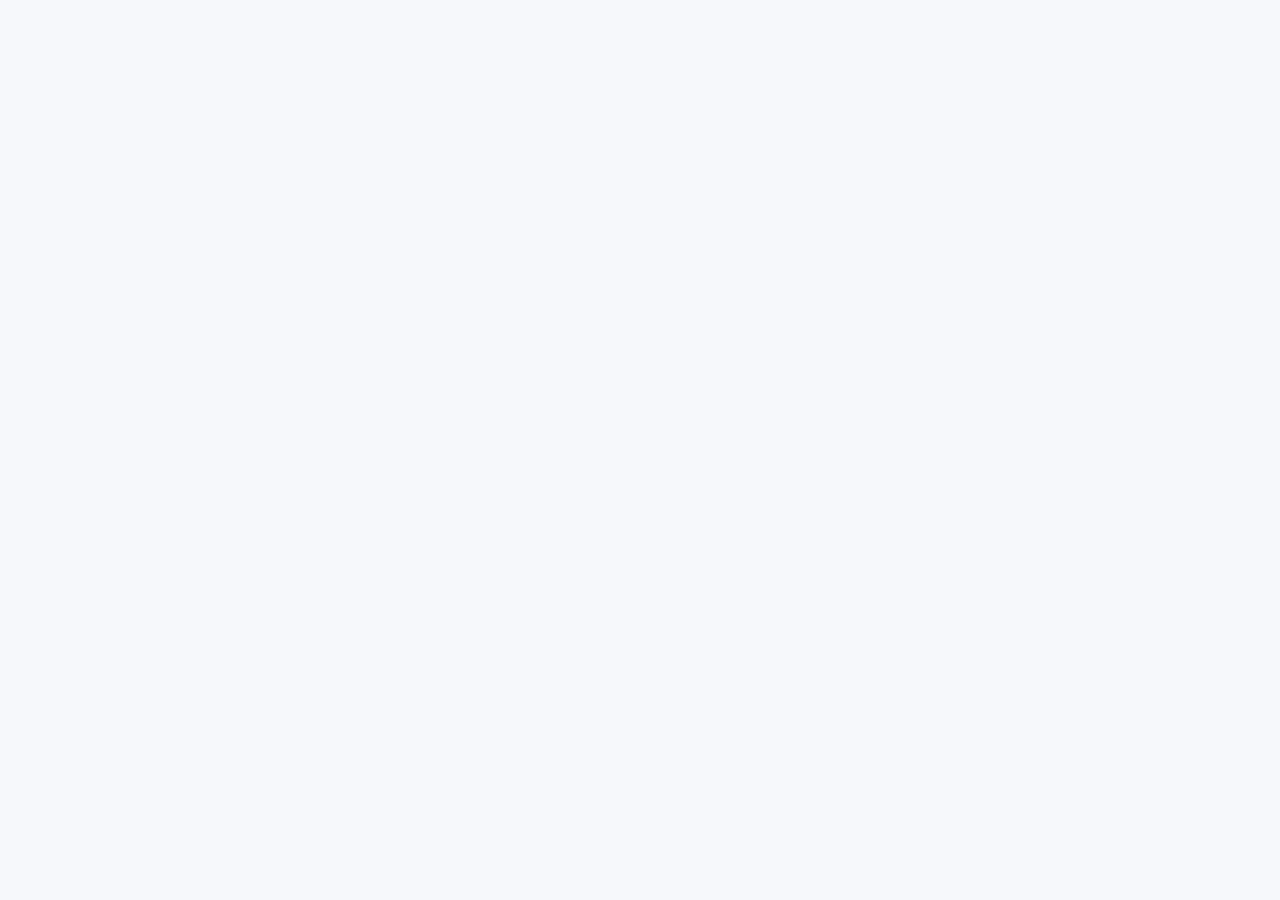
==== docs/index.html @ 1f70cdc4 "Prepare mock-only V11 trading journal for GitHub Pages deployment from docs folder" ====
<!doctype html>
<html lang="ko"><head><meta charset="utf-8"/><meta name="viewport" content="width=device-width,initial-scale=1"/>
<title>SOXL V11 | Trading Journal Prototype</title>
<script src="https://cdn.tailwindcss.com"></script>
<script src="https://unpkg.com/react@18/umd/react.production.min.js"></script>
<script src="https://unpkg.com/react-dom@18/umd/react-dom.production.min.js"></script>
<script src="https://unpkg.com/lucide@latest/dist/umd/lucide.min.js"></script>
<style>body{font-family:Inter,Pretendard,-apple-system,BlinkMacSystemFont,"Segoe UI",sans-serif;background:#f6f8fb;color:#182335} .nav.active{background:#eaf0ff;color:#2756b4;font-weight:700} .nav:hover{background:#f1f4fa} .card{background:white;border:1px solid #e7ecf3;border-radius:16px;box-shadow:0 2px 12px rgba(25,40,70,.025)} .muted{color:#778398} .pill{font-size:11px;border-radius:999px;padding:4px 10px;background:#f2f5f9;color:#64748b} table{border-collapse:collapse;width:100%} th{font-size:12px;font-weight:600;text-align:left;color:#778398;background:#f8fafc} td,th{padding:14px 16px;border-bottom:1px solid #edf1f6} td{font-size:13px} tr:last-child td{border-bottom:0}</style></head>
<body><div id="root"></div><script>
const e=React.createElement,{useState}=React;
const tabs=[["overview","운용 현황","▦"],["portfolio","슬롯 관리","▤"],["orders","주문 · 체결","⇄"],["performance","성과 분석","◫"],["system","시스템","⚙"]];
const money=(v)=>v==null?"—":new Intl.NumberFormat("en-US",{maximumFractionDigits:2}).format(v);
function App(){const [tab,setTab]=useState("overview"),[dark,setDark]=useState(false);const mock=true;
const metrics=[["총 운용자산","—","실계좌 연결 후 표시"],["운용 가능 현금","—","주문가능 USD 미검증"],["누적 실현손익","—","V11 시작 이후 집계"],["보유 슬롯","0 / 7","신규 원장 기준"]];
const box=(title,content,aside)=>e("section",{className:"card overflow-hidden"},e("div",{className:"px-5 py-4 border-b border-slate-100 flex items-center justify-between"},e("h2",{className:"font-bold text-[15px]"},title),aside&&e("span",{className:"muted text-xs"},aside)),content);
const empty=(txt)=>e("div",{className:"py-14 text-center"},e("div",{className:"text-3xl mb-3 text-slate-300"},"◇"),e("div",{className:"text-sm font-semibold text-slate-500"},txt),e("p",{className:"text-xs muted mt-2"},"실제 데이터 연동 전 · 가상 거래기록 없음"));
const table=(heads)=>e("div",{className:"overflow-x-auto"},e("table",null,e("thead",null,e("tr",null,...heads.map(x=>e("th",{key:x},x)))),e("tbody",null,e("tr",null,e("td",{colSpan:heads.length,className:"text-center !py-12 muted"},"표시할 거래기록이 없습니다.")))));
let content;
if(tab==="overview")content=e(React.Fragment,null,e("div",{className:"grid grid-cols-2 xl:grid-cols-4 gap-4 mb-5"},...metrics.map(([a,b,c])=>e("div",{key:a,className:"card p-5"},e("div",{className:"muted text-xs font-semibold mb-3"},a),e("div",{className:"text-2xl font-bold tracking-tight"},b),e("div",{className:"text-xs muted mt-3"},c)))),e("div",{className:"grid grid-cols-1 xl:grid-cols-5 gap-5"},e("div",{className:"xl:col-span-3"},box("운용자산 추이",empty("운용 시작 후 그래프가 생성됩니다."),"V11 신규 운용 기준")),e("div",{className:"xl:col-span-2"},box("운용 상태",e("div",{className:"p-5 space-y-4"},... [["전략","SOXL V11"],["운용 모드","READ ONLY"],["신규 원장","시작 전"],["실거래 주문","비활성화"],["계좌 100% 현금 검증","미완료"]].map(([a,b])=>e("div",{key:a,className:"flex justify-between text-sm gap-4"},e("span",{className:"muted"},a),e("strong",{className:b==="비활성화"?"text-amber-600":""},b)))))),e("div",{className:"xl:col-span-5"},box("최근 주문 · 체결",table(["일시","슬롯","주문 유형","매수/매도","수량","가격","상태"]),"실제 신규 거래기록만 표시")));
if(tab==="portfolio")content=box("V11 슬롯 현황",e(React.Fragment,null,e("div",{className:"p-5 text-sm muted"},"신규 원장 시작 후 생성되는 슬롯만 표시합니다. 기존 V10 거래기록과 분리됩니다."),table(["슬롯","상태","매수일","수량","평균단가","평가손익","매도 조건"])));
if(tab==="orders")content=box("자동주문 기록",e(React.Fragment,null,e("div",{className:"p-5 text-sm muted"},"주문 계획, 접수, 체결, 거부, 취소 상태를 시간순으로 기록할 예정입니다."),table(["시각","슬롯","주문 ID","유형","매수/매도","수량","체결가","상태"])));
if(tab==="performance")content=e("div",{className:"grid grid-cols-1 lg:grid-cols-2 gap-5"},box("누적 수익률",empty("성과 집계 대기")),box("최대 낙폭 (MDD)",empty("성과 집계 대기")),e("div",{className:"lg:col-span-2"},box("기간별 거래 통계",table(["기간","거래 수","승률","실현손익","수익률","MDD"]))));
if(tab==="system")content=e("div",{className:"grid grid-cols-1 lg:grid-cols-2 gap-5"},box("연결 및 안전 상태",e("div",{className:"p-5 space-y-4"},... [["메리츠 API","연동 전 (이 시안)"],["실계좌 조회","연동 전 (이 시안)"],["실거래 주문","차단"],["현금 100% 시작 조건","검증 전"]].map(([a,b])=>e("div",{className:"flex justify-between text-sm"},e("span",{className:"muted"},a),e("b",null,b))))),box("데이터 정책",e("div",{className:"p-5 text-sm leading-7 text-slate-600"},"이 화면은 디자인 시안입니다. 계좌정보·API 키·토큰·기존 암호화 원장은 불러오지 않습니다. 주문 요청이나 서버 호출도 실행하지 않습니다.")));
return e("div",{className:"min-h-screen lg:flex"},e("aside",{className:"bg-white lg:w-[236px] lg:min-h-screen border-r border-slate-200 flex-shrink-0"},e("div",{className:"px-6 py-7 border-b border-slate-100"},e("div",{className:"text-xl font-extrabold tracking-tight"},"SOXL ",e("span",{className:"text-blue-600"},"V11")),e("div",{className:"text-[11px] muted mt-1 tracking-wide"},"TRADING JOURNAL")),e("nav",{className:"p-3 flex lg:block gap-1 overflow-x-auto"},...tabs.map(([id,name,ico])=>e("button",{key:id,onClick:()=>setTab(id),className:"nav "+(tab===id?"active ":"")+"w-full text-left whitespace-nowrap rounded-xl px-4 py-3 mb-1 text-sm flex gap-3 items-center"},e("span",{className:"text-lg w-5 text-center"},ico),name))),e("div",{className:"hidden lg:block px-6 pt-8"},e("div",{className:"text-xs muted mb-2"},"운용 환경"),e("div",{className:"inline-flex items-center gap-2 text-xs bg-amber-50 text-amber-700 px-3 py-2 rounded-lg font-bold"},e("span",{className:"w-2 h-2 bg-amber-400 rounded-full"}),"READ ONLY"))),e("main",{className:"flex-1 min-w-0 p-5 md:p-8 xl:p-10 max-w-[1700px]"},e("header",{className:"flex flex-wrap justify-between items-start gap-4 mb-8"},e("div",null,e("div",{className:"text-xs muted mb-2"},"SOXL V11  /  "+tabs.find(x=>x[0]===tab)[1]),e("h1",{className:"text-2xl md:text-[28px] font-bold tracking-tight"},tabs.find(x=>x[0]===tab)[1]),e("p",{className:"muted text-sm mt-2"},"신규 V11 자동매매 기록 전용 대시보드")),e("div",{className:"flex gap-2 items-center"},e("span",{className:"pill"},"DESIGN PROTOTYPE"),e("span",{className:"pill"},"주문 차단"))),e("div",{className:"mb-5 rounded-xl border border-blue-100 bg-blue-50 px-4 py-3 text-xs md:text-sm text-blue-800"},"디자인 검토용 시안 · 가상 빈 데이터 · 실제 계좌 및 매매 엔진 미연결"),content,e("footer",{className:"text-xs muted mt-8 text-right"},"SOXL V11 · UI Prototype v0.1 · No live trading")))}
ReactDOM.createRoot(document.getElementById("root")).render(e(App));
</script></body></html>
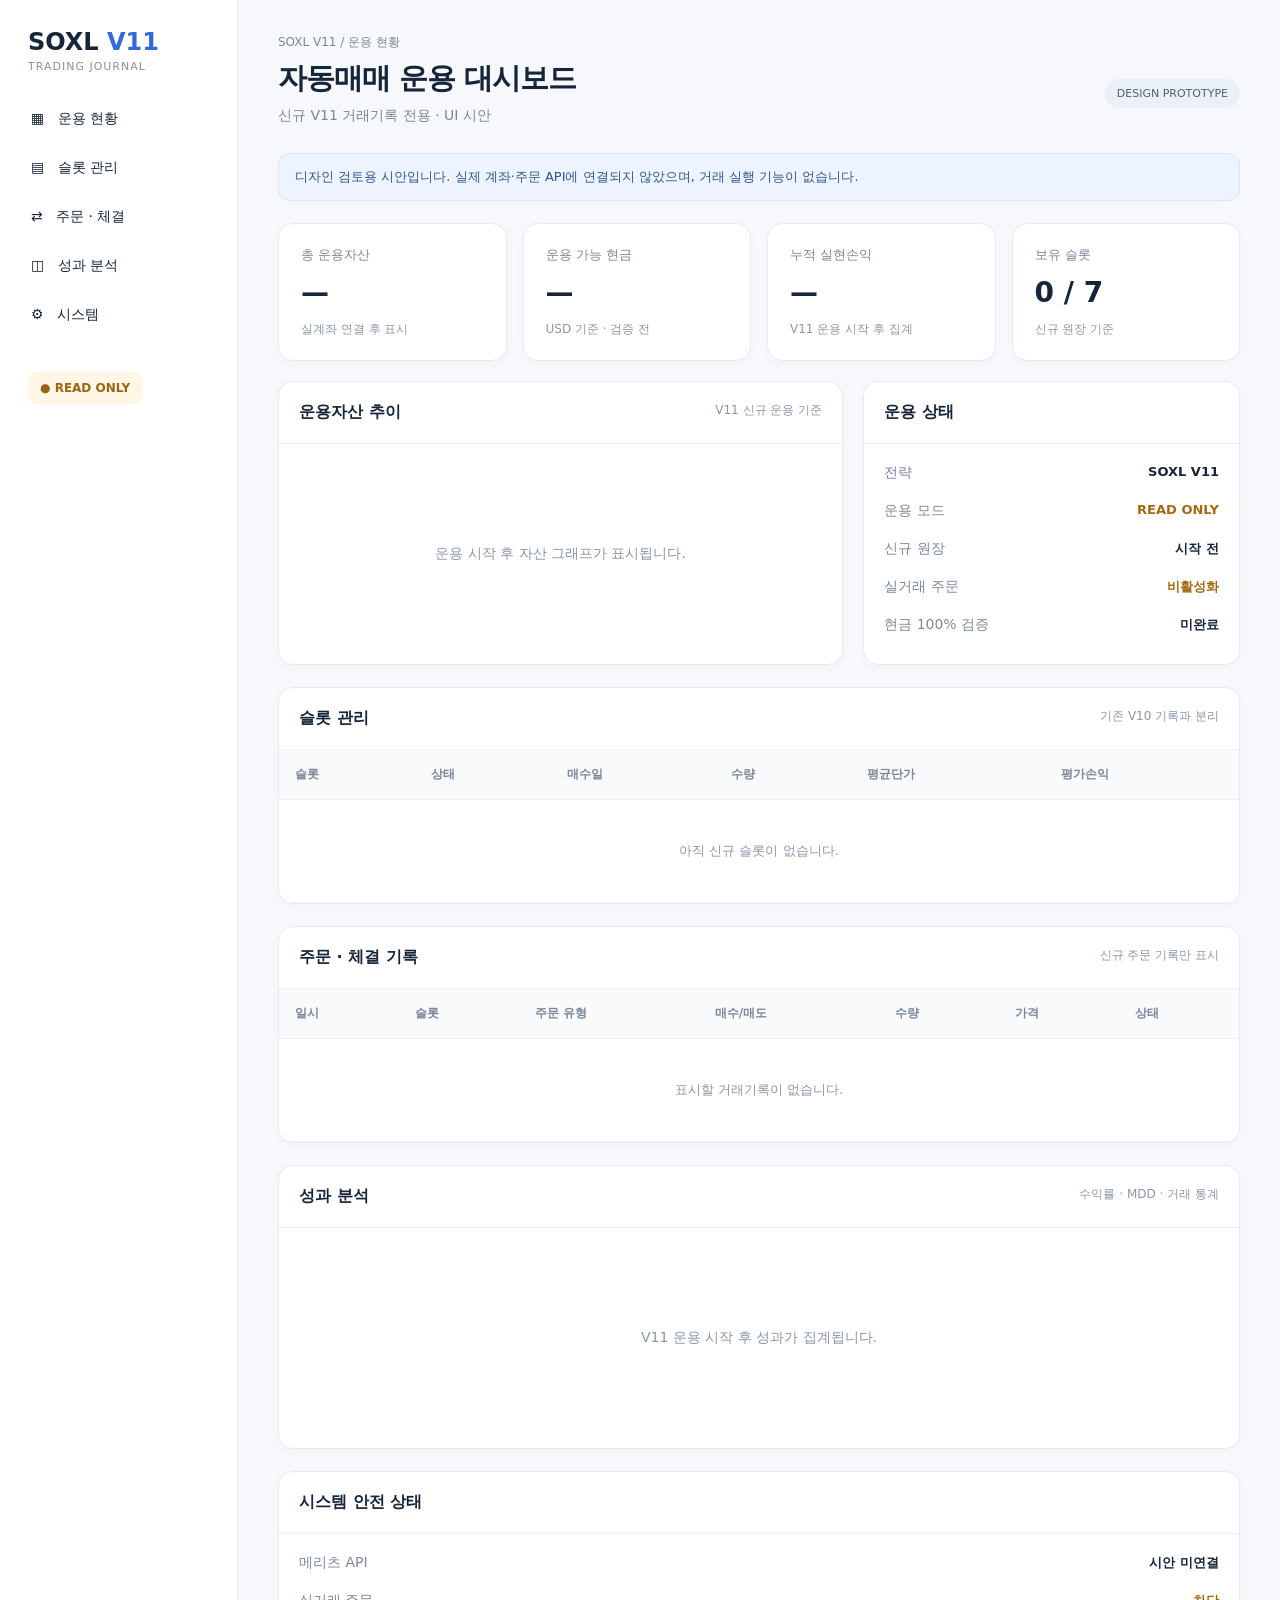
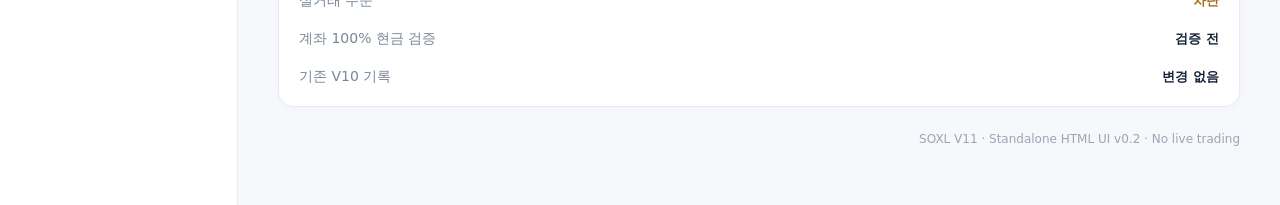
==== commit 91792cc5: "Replace blank React dashboard with dependency-free responsive HTML/CSS preview" ====
--- a/docs/index.html
+++ b/docs/index.html
@@ -1,26 +1,14 @@
 <!doctype html>
-<html lang="ko"><head><meta charset="utf-8"/><meta name="viewport" content="width=device-width,initial-scale=1"/>
-<title>SOXL V11 | Trading Journal Prototype</title>
-<script src="https://cdn.tailwindcss.com"></script>
-<script src="https://unpkg.com/react@18/umd/react.production.min.js"></script>
-<script src="https://unpkg.com/react-dom@18/umd/react-dom.production.min.js"></script>
-<script src="https://unpkg.com/lucide@latest/dist/umd/lucide.min.js"></script>
-<style>body{font-family:Inter,Pretendard,-apple-system,BlinkMacSystemFont,"Segoe UI",sans-serif;background:#f6f8fb;color:#182335} .nav.active{background:#eaf0ff;color:#2756b4;font-weight:700} .nav:hover{background:#f1f4fa} .card{background:white;border:1px solid #e7ecf3;border-radius:16px;box-shadow:0 2px 12px rgba(25,40,70,.025)} .muted{color:#778398} .pill{font-size:11px;border-radius:999px;padding:4px 10px;background:#f2f5f9;color:#64748b} table{border-collapse:collapse;width:100%} th{font-size:12px;font-weight:600;text-align:left;color:#778398;background:#f8fafc} td,th{padding:14px 16px;border-bottom:1px solid #edf1f6} td{font-size:13px} tr:last-child td{border-bottom:0}</style></head>
-<body><div id="root"></div><script>
-const e=React.createElement,{useState}=React;
-const tabs=[["overview","운용 현황","▦"],["portfolio","슬롯 관리","▤"],["orders","주문 · 체결","⇄"],["performance","성과 분석","◫"],["system","시스템","⚙"]];
-const money=(v)=>v==null?"—":new Intl.NumberFormat("en-US",{maximumFractionDigits:2}).format(v);
-function App(){const [tab,setTab]=useState("overview"),[dark,setDark]=useState(false);const mock=true;
-const metrics=[["총 운용자산","—","실계좌 연결 후 표시"],["운용 가능 현금","—","주문가능 USD 미검증"],["누적 실현손익","—","V11 시작 이후 집계"],["보유 슬롯","0 / 7","신규 원장 기준"]];
-const box=(title,content,aside)=>e("section",{className:"card overflow-hidden"},e("div",{className:"px-5 py-4 border-b border-slate-100 flex items-center justify-between"},e("h2",{className:"font-bold text-[15px]"},title),aside&&e("span",{className:"muted text-xs"},aside)),content);
-const empty=(txt)=>e("div",{className:"py-14 text-center"},e("div",{className:"text-3xl mb-3 text-slate-300"},"◇"),e("div",{className:"text-sm font-semibold text-slate-500"},txt),e("p",{className:"text-xs muted mt-2"},"실제 데이터 연동 전 · 가상 거래기록 없음"));
-const table=(heads)=>e("div",{className:"overflow-x-auto"},e("table",null,e("thead",null,e("tr",null,...heads.map(x=>e("th",{key:x},x)))),e("tbody",null,e("tr",null,e("td",{colSpan:heads.length,className:"text-center !py-12 muted"},"표시할 거래기록이 없습니다.")))));
-let content;
-if(tab==="overview")content=e(React.Fragment,null,e("div",{className:"grid grid-cols-2 xl:grid-cols-4 gap-4 mb-5"},...metrics.map(([a,b,c])=>e("div",{key:a,className:"card p-5"},e("div",{className:"muted text-xs font-semibold mb-3"},a),e("div",{className:"text-2xl font-bold tracking-tight"},b),e("div",{className:"text-xs muted mt-3"},c)))),e("div",{className:"grid grid-cols-1 xl:grid-cols-5 gap-5"},e("div",{className:"xl:col-span-3"},box("운용자산 추이",empty("운용 시작 후 그래프가 생성됩니다."),"V11 신규 운용 기준")),e("div",{className:"xl:col-span-2"},box("운용 상태",e("div",{className:"p-5 space-y-4"},... [["전략","SOXL V11"],["운용 모드","READ ONLY"],["신규 원장","시작 전"],["실거래 주문","비활성화"],["계좌 100% 현금 검증","미완료"]].map(([a,b])=>e("div",{key:a,className:"flex justify-between text-sm gap-4"},e("span",{className:"muted"},a),e("strong",{className:b==="비활성화"?"text-amber-600":""},b)))))),e("div",{className:"xl:col-span-5"},box("최근 주문 · 체결",table(["일시","슬롯","주문 유형","매수/매도","수량","가격","상태"]),"실제 신규 거래기록만 표시")));
-if(tab==="portfolio")content=box("V11 슬롯 현황",e(React.Fragment,null,e("div",{className:"p-5 text-sm muted"},"신규 원장 시작 후 생성되는 슬롯만 표시합니다. 기존 V10 거래기록과 분리됩니다."),table(["슬롯","상태","매수일","수량","평균단가","평가손익","매도 조건"])));
-if(tab==="orders")content=box("자동주문 기록",e(React.Fragment,null,e("div",{className:"p-5 text-sm muted"},"주문 계획, 접수, 체결, 거부, 취소 상태를 시간순으로 기록할 예정입니다."),table(["시각","슬롯","주문 ID","유형","매수/매도","수량","체결가","상태"])));
-if(tab==="performance")content=e("div",{className:"grid grid-cols-1 lg:grid-cols-2 gap-5"},box("누적 수익률",empty("성과 집계 대기")),box("최대 낙폭 (MDD)",empty("성과 집계 대기")),e("div",{className:"lg:col-span-2"},box("기간별 거래 통계",table(["기간","거래 수","승률","실현손익","수익률","MDD"]))));
-if(tab==="system")content=e("div",{className:"grid grid-cols-1 lg:grid-cols-2 gap-5"},box("연결 및 안전 상태",e("div",{className:"p-5 space-y-4"},... [["메리츠 API","연동 전 (이 시안)"],["실계좌 조회","연동 전 (이 시안)"],["실거래 주문","차단"],["현금 100% 시작 조건","검증 전"]].map(([a,b])=>e("div",{className:"flex justify-between text-sm"},e("span",{className:"muted"},a),e("b",null,b))))),box("데이터 정책",e("div",{className:"p-5 text-sm leading-7 text-slate-600"},"이 화면은 디자인 시안입니다. 계좌정보·API 키·토큰·기존 암호화 원장은 불러오지 않습니다. 주문 요청이나 서버 호출도 실행하지 않습니다.")));
-return e("div",{className:"min-h-screen lg:flex"},e("aside",{className:"bg-white lg:w-[236px] lg:min-h-screen border-r border-slate-200 flex-shrink-0"},e("div",{className:"px-6 py-7 border-b border-slate-100"},e("div",{className:"text-xl font-extrabold tracking-tight"},"SOXL ",e("span",{className:"text-blue-600"},"V11")),e("div",{className:"text-[11px] muted mt-1 tracking-wide"},"TRADING JOURNAL")),e("nav",{className:"p-3 flex lg:block gap-1 overflow-x-auto"},...tabs.map(([id,name,ico])=>e("button",{key:id,onClick:()=>setTab(id),className:"nav "+(tab===id?"active ":"")+"w-full text-left whitespace-nowrap rounded-xl px-4 py-3 mb-1 text-sm flex gap-3 items-center"},e("span",{className:"text-lg w-5 text-center"},ico),name))),e("div",{className:"hidden lg:block px-6 pt-8"},e("div",{className:"text-xs muted mb-2"},"운용 환경"),e("div",{className:"inline-flex items-center gap-2 text-xs bg-amber-50 text-amber-700 px-3 py-2 rounded-lg font-bold"},e("span",{className:"w-2 h-2 bg-amber-400 rounded-full"}),"READ ONLY"))),e("main",{className:"flex-1 min-w-0 p-5 md:p-8 xl:p-10 max-w-[1700px]"},e("header",{className:"flex flex-wrap justify-between items-start gap-4 mb-8"},e("div",null,e("div",{className:"text-xs muted mb-2"},"SOXL V11  /  "+tabs.find(x=>x[0]===tab)[1]),e("h1",{className:"text-2xl md:text-[28px] font-bold tracking-tight"},tabs.find(x=>x[0]===tab)[1]),e("p",{className:"muted text-sm mt-2"},"신규 V11 자동매매 기록 전용 대시보드")),e("div",{className:"flex gap-2 items-center"},e("span",{className:"pill"},"DESIGN PROTOTYPE"),e("span",{className:"pill"},"주문 차단"))),e("div",{className:"mb-5 rounded-xl border border-blue-100 bg-blue-50 px-4 py-3 text-xs md:text-sm text-blue-800"},"디자인 검토용 시안 · 가상 빈 데이터 · 실제 계좌 및 매매 엔진 미연결"),content,e("footer",{className:"text-xs muted mt-8 text-right"},"SOXL V11 · UI Prototype v0.1 · No live trading")))}
-ReactDOM.createRoot(document.getElementById("root")).render(e(App));
-</script></body></html>+<html lang="ko"><head><meta charset="utf-8"><meta name="viewport" content="width=device-width,initial-scale=1"><title>SOXL V11 | 운용 대시보드</title>
+<style>
+:root{font-family:system-ui,-apple-system,"Segoe UI",sans-serif;color:#17253a;background:#f6f8fb}*{box-sizing:border-box}body{margin:0}a{color:inherit;text-decoration:none}.layout{display:flex;min-height:100vh}aside{width:238px;background:white;border-right:1px solid #e8edf4;flex-shrink:0;padding:28px 16px}.brand{font-size:24px;font-weight:800;padding:0 12px 24px}.brand span{color:#3469d8}.subtitle{font-size:11px;letter-spacing:1px;color:#8792a3;margin-top:4px;font-weight:500}nav a{display:block;border-radius:10px;padding:13px 15px;font-size:14px;margin-bottom:5px}nav a:hover,nav a:focus{background:#edf3ff;color:#2459bf}.safe{display:inline-block;background:#fff6e5;color:#9b6513;font-weight:700;font-size:12px;border-radius:8px;padding:9px 12px;margin:30px 12px}main{width:100%;max-width:1580px;padding:34px 40px}h1{font-size:29px;letter-spacing:-1px;margin:8px 0}h2{font-size:16px;margin:0}.muted{color:#7b8799}.lead{font-size:14px;margin:0 0 28px}.top{display:flex;justify-content:space-between;align-items:center;gap:12px}.tag{font-size:11px;border-radius:20px;background:#eaf0f8;padding:8px 12px;color:#50617b}.notice{border:1px solid #d9e6ff;background:#edf4ff;color:#31578f;border-radius:11px;padding:14px 16px;font-size:13px;margin-bottom:22px}.cards{display:grid;grid-template-columns:repeat(4,minmax(0,1fr));gap:16px;margin-bottom:20px}.card{background:#fff;border:1px solid #e6ebf2;border-radius:15px;box-shadow:0 2px 10px #1b365006}.metric{padding:22px}.metric .label{font-size:13px;color:#7b8799}.value{font-size:28px;font-weight:750;margin:12px 0}.hint{font-size:12px;color:#8b97a7}.columns{display:grid;grid-template-columns:3fr 2fr;gap:20px;margin-bottom:20px}.heading{padding:20px;border-bottom:1px solid #eef1f6;display:flex;justify-content:space-between;gap:8px}.heading small{color:#8b97a7;font-size:12px}.empty{min-height:220px;display:flex;align-items:center;justify-content:center;text-align:center;color:#8a96a7;font-size:14px;padding:25px}.status{padding:20px}.line{display:flex;justify-content:space-between;gap:10px;font-size:14px;margin-bottom:20px}.line:last-child{margin-bottom:0}.line b{font-size:13px}.warn{color:#a56b14}table{width:100%;border-collapse:collapse;text-align:left}th{background:#f8fafc;color:#7b8799;font-size:12px;font-weight:600}td,th{padding:16px;border-bottom:1px solid #edf1f6}td{font-size:13px}.tablewrap{overflow-x:auto}.section{margin-bottom:22px;scroll-margin-top:25px}.foot{text-align:right;font-size:12px;color:#9ba5b4;margin:25px 0} @media(max-width:950px){.cards{grid-template-columns:repeat(2,1fr)}.columns{grid-template-columns:1fr}main{padding:24px}aside{width:195px}}@media(max-width:650px){.layout{display:block}aside{width:auto;padding:15px}.brand{padding:4px 10px 12px;font-size:21px}nav{display:flex;overflow-x:auto;gap:5px}nav a{white-space:nowrap;font-size:12px}.safe{display:none}main{padding:20px 14px}.cards{gap:9px}.metric{padding:16px}.value{font-size:22px}.top{align-items:flex-start;flex-direction:column}h1{font-size:25px}}
+</style></head><body>
+<div class="layout"><aside><div class="brand">SOXL <span>V11</span><div class="subtitle">TRADING JOURNAL</div></div><nav aria-label="대시보드 메뉴"><a href="#overview">▦ &nbsp; 운용 현황</a><a href="#portfolio">▤ &nbsp; 슬롯 관리</a><a href="#orders">⇄ &nbsp; 주문 · 체결</a><a href="#performance">◫ &nbsp; 성과 분석</a><a href="#system">⚙ &nbsp; 시스템</a></nav><div class="safe">● READ ONLY</div></aside>
+<main><header class="top"><div><div class="muted" style="font-size:12px">SOXL V11 / 운용 현황</div><h1>자동매매 운용 대시보드</h1><p class="lead muted">신규 V11 거래기록 전용 · UI 시안</p></div><span class="tag">DESIGN PROTOTYPE</span></header>
+<div class="notice">디자인 검토용 시안입니다. 실제 계좌·주문 API에 연결되지 않았으며, 거래 실행 기능이 없습니다.</div>
+<section id="overview" class="section"><div class="cards"><article class="card metric"><div class="label">총 운용자산</div><div class="value">—</div><div class="hint">실계좌 연결 후 표시</div></article><article class="card metric"><div class="label">운용 가능 현금</div><div class="value">—</div><div class="hint">USD 기준 · 검증 전</div></article><article class="card metric"><div class="label">누적 실현손익</div><div class="value">—</div><div class="hint">V11 운용 시작 후 집계</div></article><article class="card metric"><div class="label">보유 슬롯</div><div class="value">0 / 7</div><div class="hint">신규 원장 기준</div></article></div>
+<div class="columns"><article class="card"><div class="heading"><h2>운용자산 추이</h2><small>V11 신규 운용 기준</small></div><div class="empty">운용 시작 후 자산 그래프가 표시됩니다.</div></article><article class="card"><div class="heading"><h2>운용 상태</h2></div><div class="status"><div class="line"><span class="muted">전략</span><b>SOXL V11</b></div><div class="line"><span class="muted">운용 모드</span><b class="warn">READ ONLY</b></div><div class="line"><span class="muted">신규 원장</span><b>시작 전</b></div><div class="line"><span class="muted">실거래 주문</span><b class="warn">비활성화</b></div><div class="line"><span class="muted">현금 100% 검증</span><b>미완료</b></div></div></article></div></section>
+<section id="portfolio" class="card section"><div class="heading"><h2>슬롯 관리</h2><small>기존 V10 기록과 분리</small></div><div class="tablewrap"><table><thead><tr><th>슬롯</th><th>상태</th><th>매수일</th><th>수량</th><th>평균단가</th><th>평가손익</th></tr></thead><tbody><tr><td colspan="6" style="text-align:center;color:#8b97a7;padding:42px">아직 신규 슬롯이 없습니다.</td></tr></tbody></table></div></section>
+<section id="orders" class="card section"><div class="heading"><h2>주문 · 체결 기록</h2><small>신규 주문 기록만 표시</small></div><div class="tablewrap"><table><thead><tr><th>일시</th><th>슬롯</th><th>주문 유형</th><th>매수/매도</th><th>수량</th><th>가격</th><th>상태</th></tr></thead><tbody><tr><td colspan="7" style="text-align:center;color:#8b97a7;padding:42px">표시할 거래기록이 없습니다.</td></tr></tbody></table></div></section>
+<section id="performance" class="card section"><div class="heading"><h2>성과 분석</h2><small>수익률 · MDD · 거래 통계</small></div><div class="empty">V11 운용 시작 후 성과가 집계됩니다.</div></section>
+<section id="system" class="card section"><div class="heading"><h2>시스템 안전 상태</h2></div><div class="status"><div class="line"><span class="muted">메리츠 API</span><b>시안 미연결</b></div><div class="line"><span class="muted">실거래 주문</span><b class="warn">차단</b></div><div class="line"><span class="muted">계좌 100% 현금 검증</span><b>검증 전</b></div><div class="line"><span class="muted">기존 V10 기록</span><b>변경 없음</b></div></div></section><div class="foot">SOXL V11 · Standalone HTML UI v0.2 · No live trading</div></main></div></body></html>
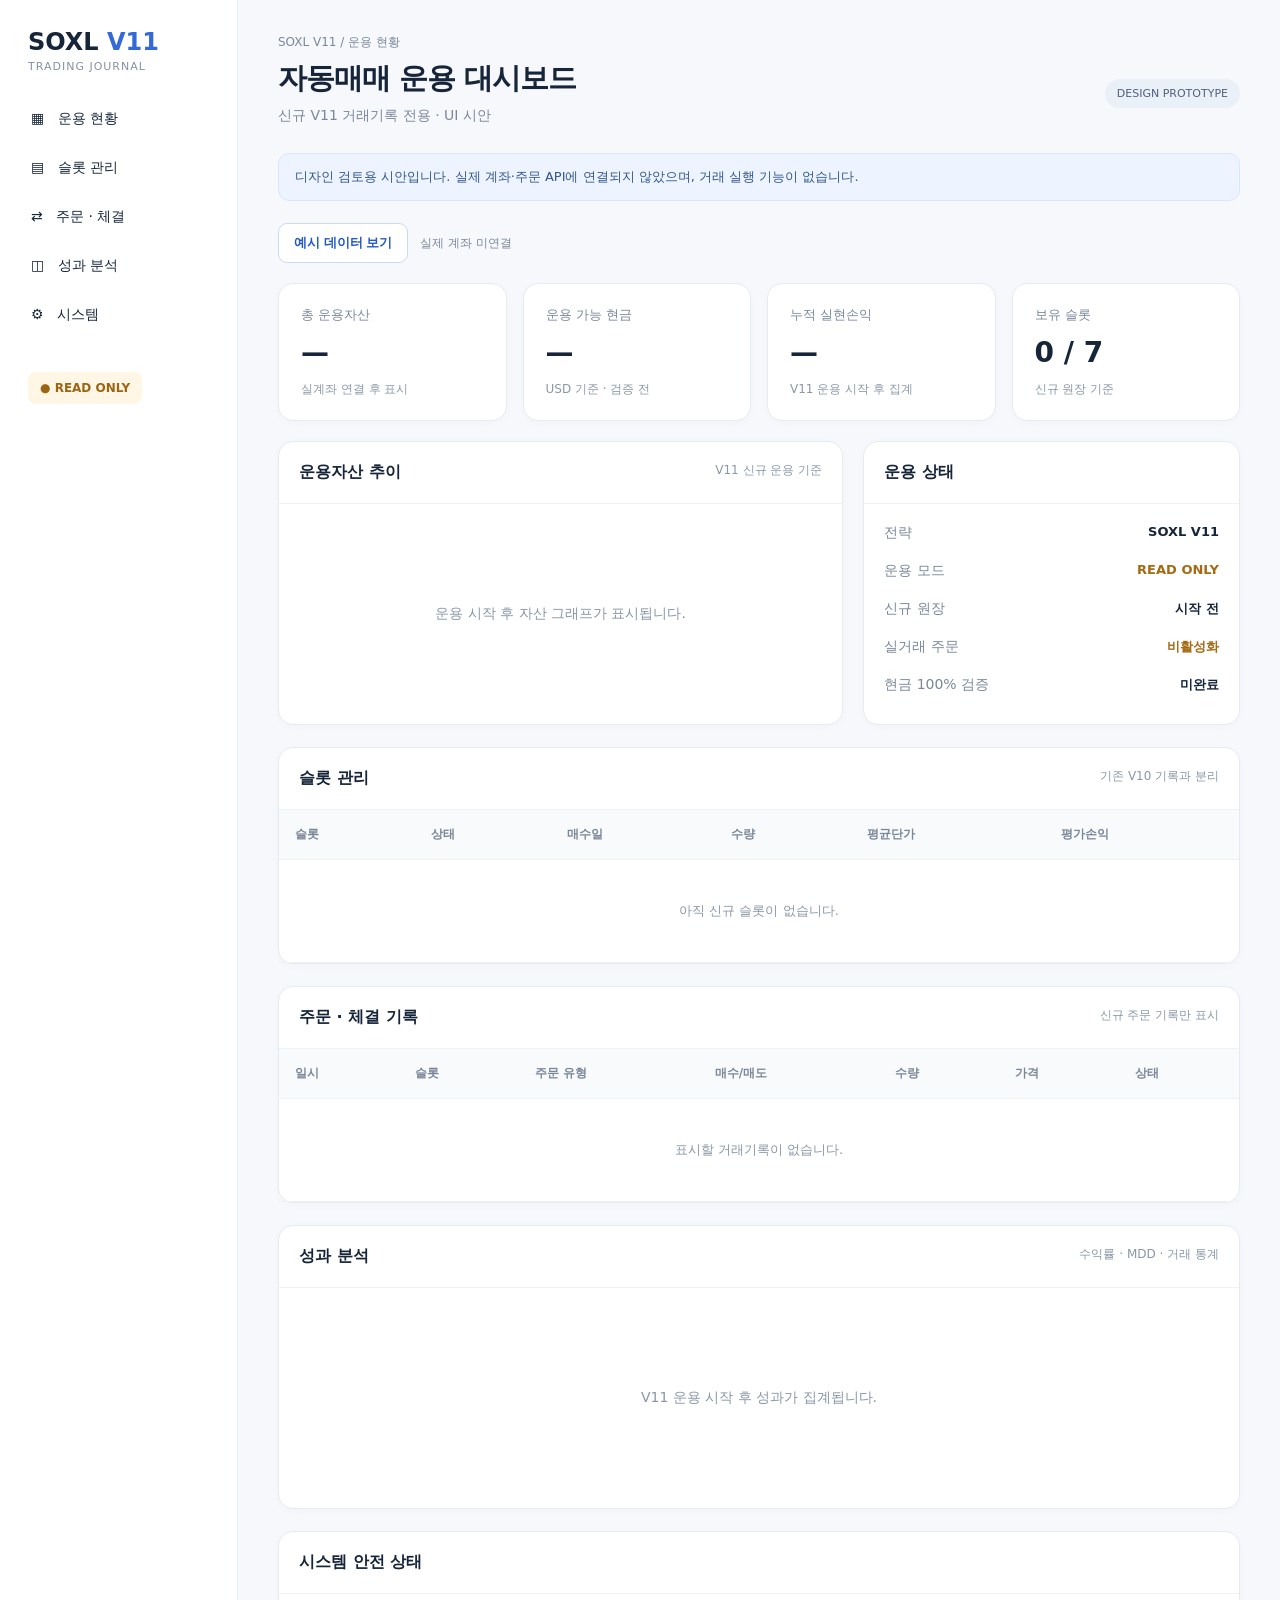
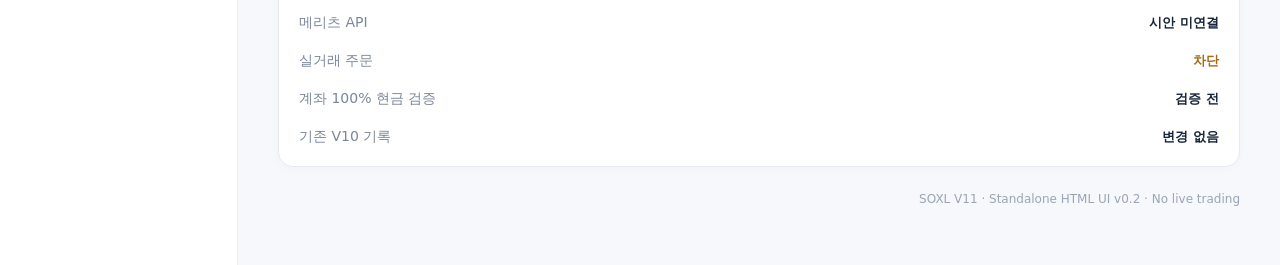
==== commit 5a3cdd86: "Add opt-in sample slot, order, and performance visualization to static V11 dashboard" ====
--- a/docs/index.html
+++ b/docs/index.html
@@ -2,13 +2,30 @@
 <html lang="ko"><head><meta charset="utf-8"><meta name="viewport" content="width=device-width,initial-scale=1"><title>SOXL V11 | 운용 대시보드</title>
 <style>
 :root{font-family:system-ui,-apple-system,"Segoe UI",sans-serif;color:#17253a;background:#f6f8fb}*{box-sizing:border-box}body{margin:0}a{color:inherit;text-decoration:none}.layout{display:flex;min-height:100vh}aside{width:238px;background:white;border-right:1px solid #e8edf4;flex-shrink:0;padding:28px 16px}.brand{font-size:24px;font-weight:800;padding:0 12px 24px}.brand span{color:#3469d8}.subtitle{font-size:11px;letter-spacing:1px;color:#8792a3;margin-top:4px;font-weight:500}nav a{display:block;border-radius:10px;padding:13px 15px;font-size:14px;margin-bottom:5px}nav a:hover,nav a:focus{background:#edf3ff;color:#2459bf}.safe{display:inline-block;background:#fff6e5;color:#9b6513;font-weight:700;font-size:12px;border-radius:8px;padding:9px 12px;margin:30px 12px}main{width:100%;max-width:1580px;padding:34px 40px}h1{font-size:29px;letter-spacing:-1px;margin:8px 0}h2{font-size:16px;margin:0}.muted{color:#7b8799}.lead{font-size:14px;margin:0 0 28px}.top{display:flex;justify-content:space-between;align-items:center;gap:12px}.tag{font-size:11px;border-radius:20px;background:#eaf0f8;padding:8px 12px;color:#50617b}.notice{border:1px solid #d9e6ff;background:#edf4ff;color:#31578f;border-radius:11px;padding:14px 16px;font-size:13px;margin-bottom:22px}.cards{display:grid;grid-template-columns:repeat(4,minmax(0,1fr));gap:16px;margin-bottom:20px}.card{background:#fff;border:1px solid #e6ebf2;border-radius:15px;box-shadow:0 2px 10px #1b365006}.metric{padding:22px}.metric .label{font-size:13px;color:#7b8799}.value{font-size:28px;font-weight:750;margin:12px 0}.hint{font-size:12px;color:#8b97a7}.columns{display:grid;grid-template-columns:3fr 2fr;gap:20px;margin-bottom:20px}.heading{padding:20px;border-bottom:1px solid #eef1f6;display:flex;justify-content:space-between;gap:8px}.heading small{color:#8b97a7;font-size:12px}.empty{min-height:220px;display:flex;align-items:center;justify-content:center;text-align:center;color:#8a96a7;font-size:14px;padding:25px}.status{padding:20px}.line{display:flex;justify-content:space-between;gap:10px;font-size:14px;margin-bottom:20px}.line:last-child{margin-bottom:0}.line b{font-size:13px}.warn{color:#a56b14}table{width:100%;border-collapse:collapse;text-align:left}th{background:#f8fafc;color:#7b8799;font-size:12px;font-weight:600}td,th{padding:16px;border-bottom:1px solid #edf1f6}td{font-size:13px}.tablewrap{overflow-x:auto}.section{margin-bottom:22px;scroll-margin-top:25px}.foot{text-align:right;font-size:12px;color:#9ba5b4;margin:25px 0} @media(max-width:950px){.cards{grid-template-columns:repeat(2,1fr)}.columns{grid-template-columns:1fr}main{padding:24px}aside{width:195px}}@media(max-width:650px){.layout{display:block}aside{width:auto;padding:15px}.brand{padding:4px 10px 12px;font-size:21px}nav{display:flex;overflow-x:auto;gap:5px}nav a{white-space:nowrap;font-size:12px}.safe{display:none}main{padding:20px 14px}.cards{gap:9px}.metric{padding:16px}.value{font-size:22px}.top{align-items:flex-start;flex-direction:column}h1{font-size:25px}}
-</style></head><body>
+.demo{margin:0 0 20px;display:flex;gap:12px;align-items:center}.demo button{border:1px solid #cbd9f5;background:white;color:#2459bf;padding:10px 15px;border-radius:9px;font-weight:700;cursor:pointer}.demo small{font-size:12px;color:#7b8799}.positive{color:#16815e}.negative{color:#c44e4e}</style></head><body>
 <div class="layout"><aside><div class="brand">SOXL <span>V11</span><div class="subtitle">TRADING JOURNAL</div></div><nav aria-label="대시보드 메뉴"><a href="#overview">▦ &nbsp; 운용 현황</a><a href="#portfolio">▤ &nbsp; 슬롯 관리</a><a href="#orders">⇄ &nbsp; 주문 · 체결</a><a href="#performance">◫ &nbsp; 성과 분석</a><a href="#system">⚙ &nbsp; 시스템</a></nav><div class="safe">● READ ONLY</div></aside>
 <main><header class="top"><div><div class="muted" style="font-size:12px">SOXL V11 / 운용 현황</div><h1>자동매매 운용 대시보드</h1><p class="lead muted">신규 V11 거래기록 전용 · UI 시안</p></div><span class="tag">DESIGN PROTOTYPE</span></header>
 <div class="notice">디자인 검토용 시안입니다. 실제 계좌·주문 API에 연결되지 않았으며, 거래 실행 기능이 없습니다.</div>
-<section id="overview" class="section"><div class="cards"><article class="card metric"><div class="label">총 운용자산</div><div class="value">—</div><div class="hint">실계좌 연결 후 표시</div></article><article class="card metric"><div class="label">운용 가능 현금</div><div class="value">—</div><div class="hint">USD 기준 · 검증 전</div></article><article class="card metric"><div class="label">누적 실현손익</div><div class="value">—</div><div class="hint">V11 운용 시작 후 집계</div></article><article class="card metric"><div class="label">보유 슬롯</div><div class="value">0 / 7</div><div class="hint">신규 원장 기준</div></article></div>
-<div class="columns"><article class="card"><div class="heading"><h2>운용자산 추이</h2><small>V11 신규 운용 기준</small></div><div class="empty">운용 시작 후 자산 그래프가 표시됩니다.</div></article><article class="card"><div class="heading"><h2>운용 상태</h2></div><div class="status"><div class="line"><span class="muted">전략</span><b>SOXL V11</b></div><div class="line"><span class="muted">운용 모드</span><b class="warn">READ ONLY</b></div><div class="line"><span class="muted">신규 원장</span><b>시작 전</b></div><div class="line"><span class="muted">실거래 주문</span><b class="warn">비활성화</b></div><div class="line"><span class="muted">현금 100% 검증</span><b>미완료</b></div></div></article></div></section>
-<section id="portfolio" class="card section"><div class="heading"><h2>슬롯 관리</h2><small>기존 V10 기록과 분리</small></div><div class="tablewrap"><table><thead><tr><th>슬롯</th><th>상태</th><th>매수일</th><th>수량</th><th>평균단가</th><th>평가손익</th></tr></thead><tbody><tr><td colspan="6" style="text-align:center;color:#8b97a7;padding:42px">아직 신규 슬롯이 없습니다.</td></tr></tbody></table></div></section>
-<section id="orders" class="card section"><div class="heading"><h2>주문 · 체결 기록</h2><small>신규 주문 기록만 표시</small></div><div class="tablewrap"><table><thead><tr><th>일시</th><th>슬롯</th><th>주문 유형</th><th>매수/매도</th><th>수량</th><th>가격</th><th>상태</th></tr></thead><tbody><tr><td colspan="7" style="text-align:center;color:#8b97a7;padding:42px">표시할 거래기록이 없습니다.</td></tr></tbody></table></div></section>
-<section id="performance" class="card section"><div class="heading"><h2>성과 분석</h2><small>수익률 · MDD · 거래 통계</small></div><div class="empty">V11 운용 시작 후 성과가 집계됩니다.</div></section>
-<section id="system" class="card section"><div class="heading"><h2>시스템 안전 상태</h2></div><div class="status"><div class="line"><span class="muted">메리츠 API</span><b>시안 미연결</b></div><div class="line"><span class="muted">실거래 주문</span><b class="warn">차단</b></div><div class="line"><span class="muted">계좌 100% 현금 검증</span><b>검증 전</b></div><div class="line"><span class="muted">기존 V10 기록</span><b>변경 없음</b></div></div></section><div class="foot">SOXL V11 · Standalone HTML UI v0.2 · No live trading</div></main></div></body></html>+<div class="demo"><button type="button" id="demoToggle">예시 데이터 보기</button><small id="demoStatus">실제 계좌 미연결</small></div><section id="overview" class="section"><div class="cards"><article class="card metric"><div class="label">총 운용자산</div><div class="value" id="totalAssets">—</div><div class="hint">실계좌 연결 후 표시</div></article><article class="card metric"><div class="label">운용 가능 현금</div><div class="value" id="cash">—</div><div class="hint">USD 기준 · 검증 전</div></article><article class="card metric"><div class="label">누적 실현손익</div><div class="value" id="realized">—</div><div class="hint">V11 운용 시작 후 집계</div></article><article class="card metric"><div class="label">보유 슬롯</div><div class="value" id="slotCount">0 / 7</div><div class="hint">신규 원장 기준</div></article></div>
+<div class="columns"><article class="card"><div class="heading"><h2>운용자산 추이</h2><small>V11 신규 운용 기준</small></div><div class="empty" id="equityChart">운용 시작 후 자산 그래프가 표시됩니다.</div></article><article class="card"><div class="heading"><h2>운용 상태</h2></div><div class="status"><div class="line"><span class="muted">전략</span><b>SOXL V11</b></div><div class="line"><span class="muted">운용 모드</span><b class="warn">READ ONLY</b></div><div class="line"><span class="muted">신규 원장</span><b>시작 전</b></div><div class="line"><span class="muted">실거래 주문</span><b class="warn">비활성화</b></div><div class="line"><span class="muted">현금 100% 검증</span><b>미완료</b></div></div></article></div></section>
+<section id="portfolio" class="card section"><div class="heading"><h2>슬롯 관리</h2><small>기존 V10 기록과 분리</small></div><div class="tablewrap"><table><thead><tr><th>슬롯</th><th>상태</th><th>매수일</th><th>수량</th><th>평균단가</th><th>평가손익</th></tr></thead><tbody id="slotRows"><tr><td colspan="6" style="text-align:center;color:#8b97a7;padding:42px">아직 신규 슬롯이 없습니다.</td></tr></tbody></table></div></section>
+<section id="orders" class="card section"><div class="heading"><h2>주문 · 체결 기록</h2><small>신규 주문 기록만 표시</small></div><div class="tablewrap"><table><thead><tr><th>일시</th><th>슬롯</th><th>주문 유형</th><th>매수/매도</th><th>수량</th><th>가격</th><th>상태</th></tr></thead><tbody id="orderRows"><tr><td colspan="7" style="text-align:center;color:#8b97a7;padding:42px">표시할 거래기록이 없습니다.</td></tr></tbody></table></div></section>
+<section id="performance" class="card section"><div class="heading"><h2>성과 분석</h2><small>수익률 · MDD · 거래 통계</small></div><div class="empty" id="performanceContent">V11 운용 시작 후 성과가 집계됩니다.</div></section>
+<section id="system" class="card section"><div class="heading"><h2>시스템 안전 상태</h2></div><div class="status"><div class="line"><span class="muted">메리츠 API</span><b>시안 미연결</b></div><div class="line"><span class="muted">실거래 주문</span><b class="warn">차단</b></div><div class="line"><span class="muted">계좌 100% 현금 검증</span><b>검증 전</b></div><div class="line"><span class="muted">기존 V10 기록</span><b>변경 없음</b></div></div></section><div class="foot">SOXL V11 · Standalone HTML UI v0.2 · No live trading</div></main></div><script>
+(function(){
+const ids=["totalAssets","cash","realized","slotCount","equityChart","slotRows","orderRows","performanceContent"];
+const original=Object.fromEntries(ids.map(id=>[id,document.getElementById(id).innerHTML]));
+const example={
+totalAssets:"$12,845.60",cash:"$6,920.10",realized:"+ $324.50",slotCount:"2 / 7",
+equityChart:'<svg role="img" aria-label="가상 자산 추이" viewBox="0 0 500 170" width="100%"><path d="M10 155L90 140L170 150L250 98L330 115L410 70L490 22" fill="none" stroke="#3469d8" stroke-width="4"/></svg>',
+slotRows:'<tr><td>01</td><td>보유</td><td>예시 D-3</td><td>35</td><td>$41.20</td><td class="positive">+$84.00</td></tr><tr><td>02</td><td>보유</td><td>예시 D-1</td><td>40</td><td>$43.50</td><td class="negative">-$32.00</td></tr>',
+orderRows:'<tr><td>예시 10:00</td><td>02</td><td>LOC</td><td>매수</td><td>40</td><td>$43.50</td><td>체결</td></tr><tr><td>예시 09:30</td><td>01</td><td>MOC</td><td>매도</td><td>20</td><td>$44.80</td><td>체결</td></tr>',
+performanceContent:'<div style="width:100%;max-width:550px"><div class="line"><span>예시 누적 수익률</span><b class="positive">+2.59%</b></div><div class="line"><span>예시 MDD</span><b class="negative">-8.40%</b></div><div class="line"><span>예시 거래 건수</span><b>12건</b></div><small>모든 수치는 임의 예시이며 백테스트 결과가 아닙니다.</small></div>'
+};
+let on=false;document.getElementById("demoToggle").addEventListener("click",function(){
+on=!on;for(const id of ids)document.getElementById(id).innerHTML=(on?example:original)[id];
+this.textContent=on?"예시 데이터 숨기기":"예시 데이터 보기";
+document.getElementById("demoStatus").textContent=on?"가상 데이터 · 실제 거래 아님":"실제 계좌 미연결";
+});
+})();
+</script></body></html>
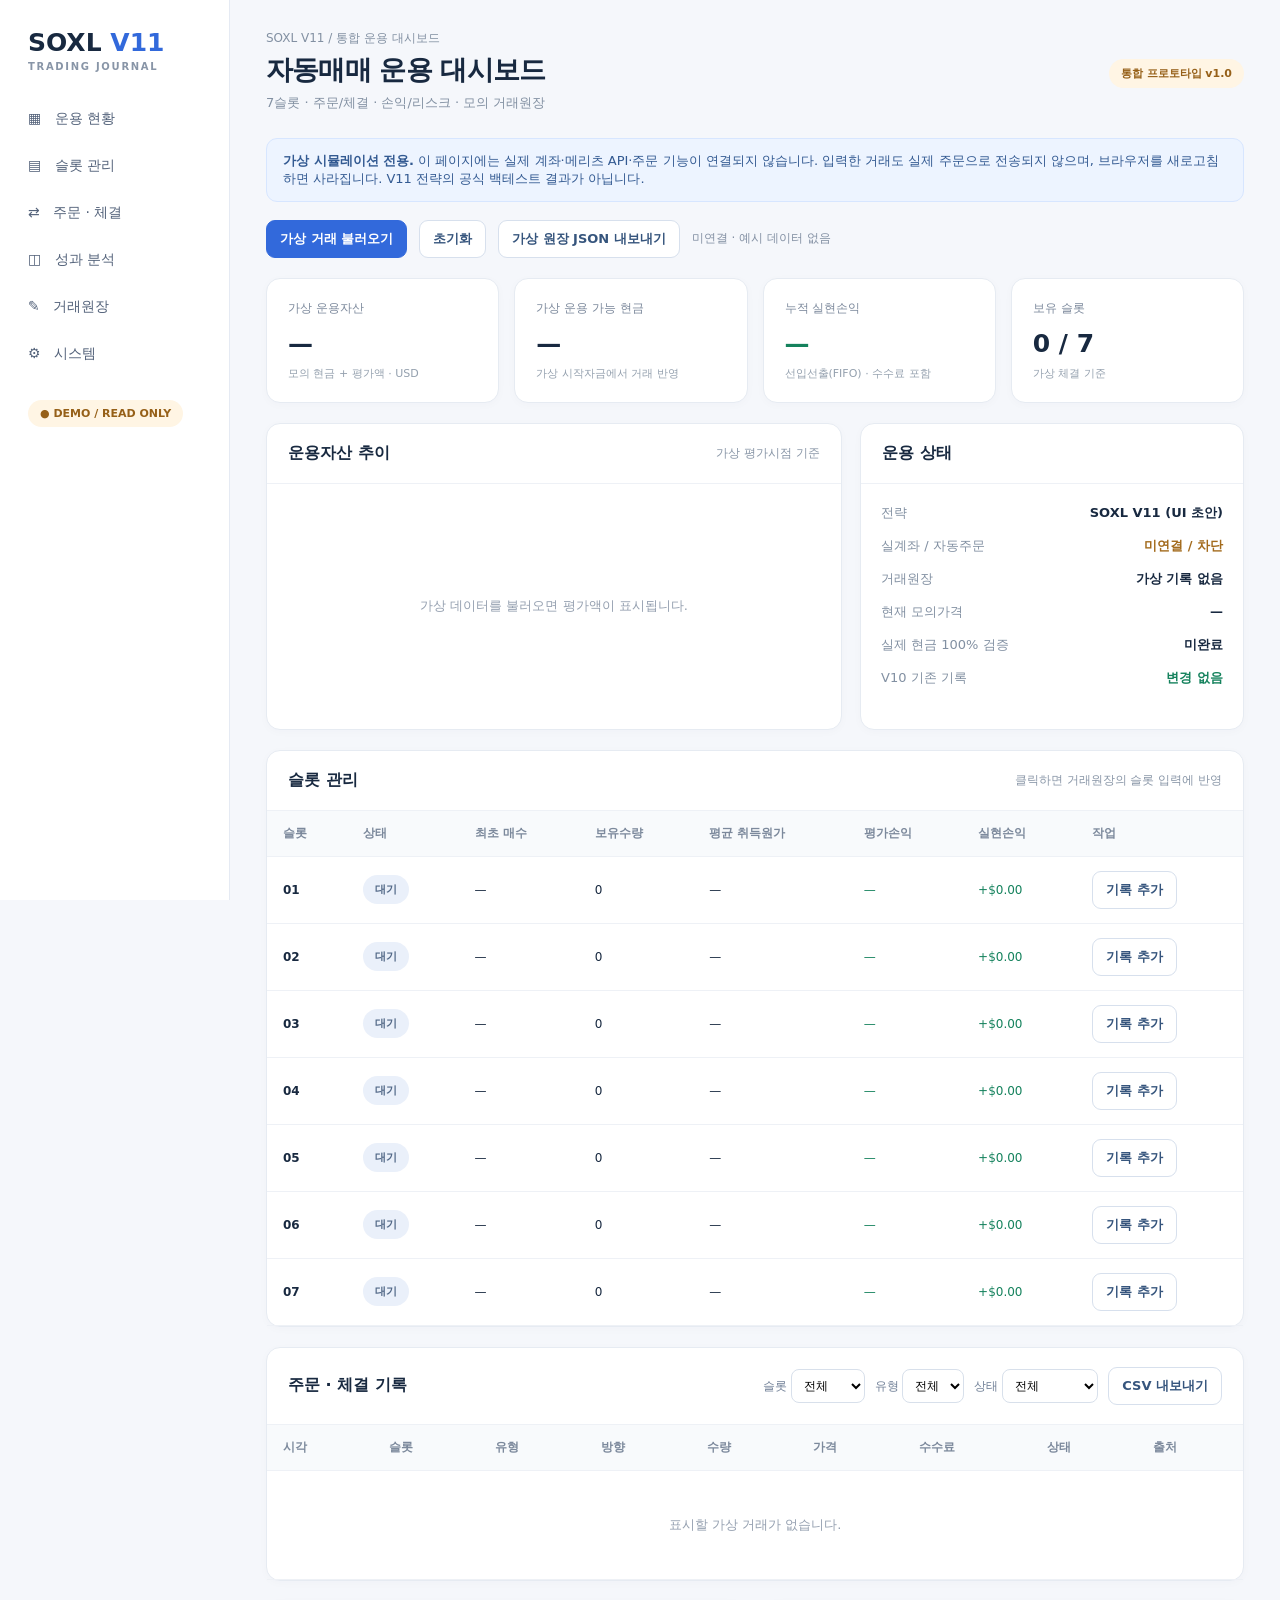
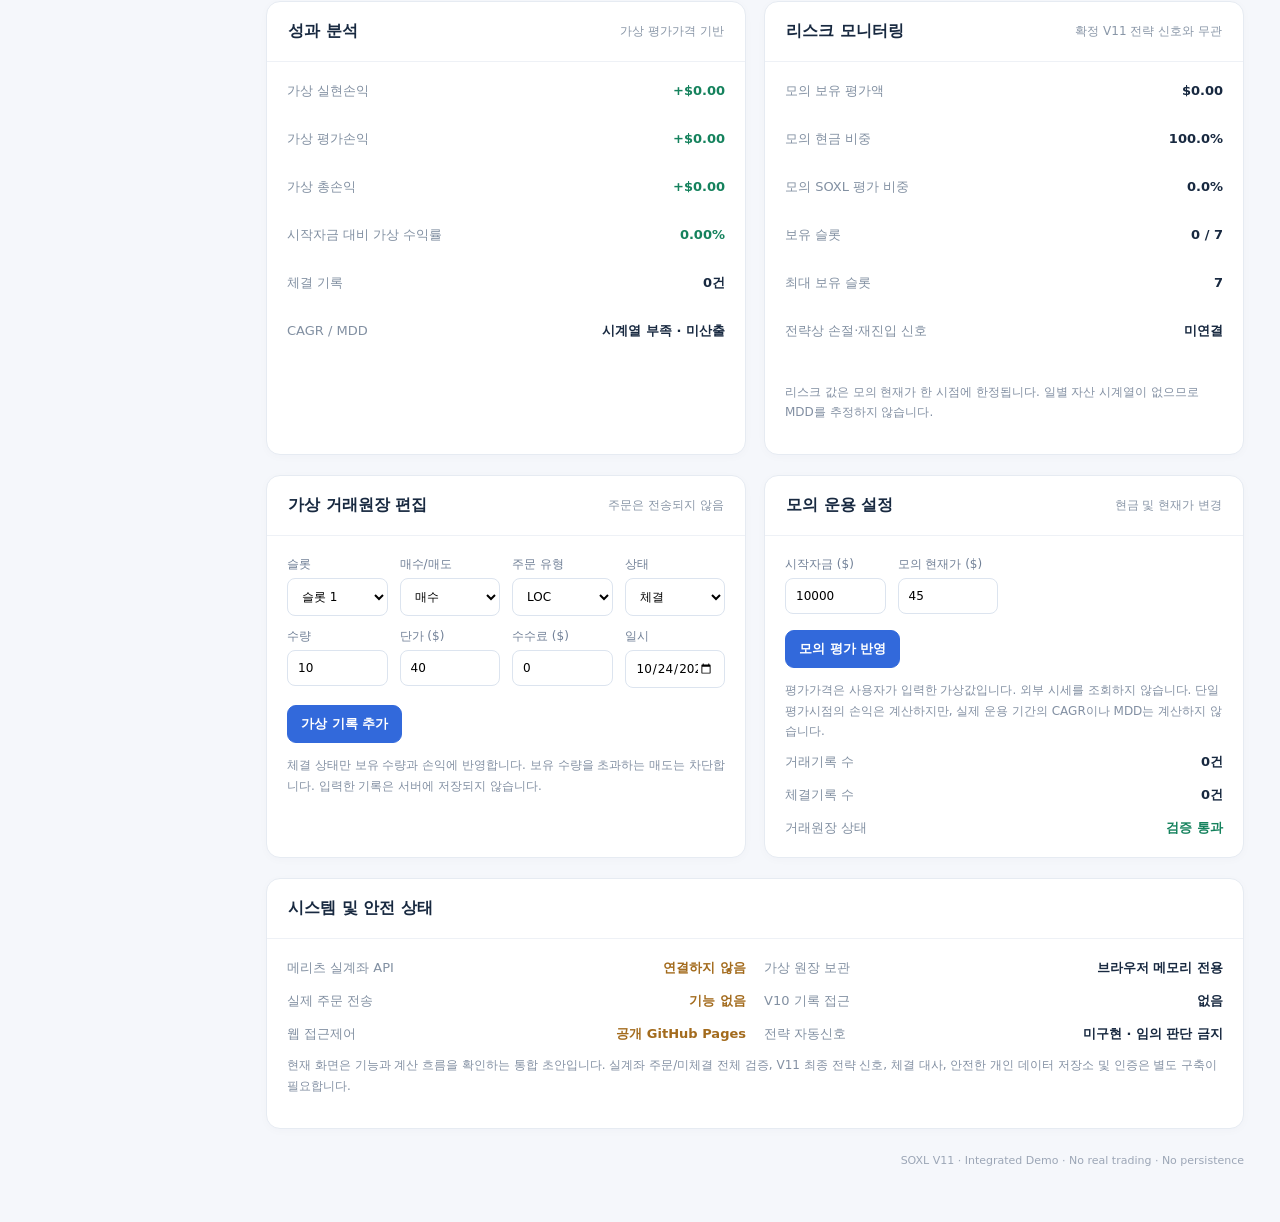
==== commit f224d2dd: "Deliver complete integrated V11 demo dashboard with seven slots, editable simulation journal, FIFO a" ====
--- a/docs/index.html
+++ b/docs/index.html
@@ -1,31 +1,82 @@
 <!doctype html>
-<html lang="ko"><head><meta charset="utf-8"><meta name="viewport" content="width=device-width,initial-scale=1"><title>SOXL V11 | 운용 대시보드</title>
+<html lang="ko"><head><meta charset="utf-8"><meta name="viewport" content="width=device-width,initial-scale=1"><title>SOXL V11 · 운용 대시보드</title>
 <style>
-:root{font-family:system-ui,-apple-system,"Segoe UI",sans-serif;color:#17253a;background:#f6f8fb}*{box-sizing:border-box}body{margin:0}a{color:inherit;text-decoration:none}.layout{display:flex;min-height:100vh}aside{width:238px;background:white;border-right:1px solid #e8edf4;flex-shrink:0;padding:28px 16px}.brand{font-size:24px;font-weight:800;padding:0 12px 24px}.brand span{color:#3469d8}.subtitle{font-size:11px;letter-spacing:1px;color:#8792a3;margin-top:4px;font-weight:500}nav a{display:block;border-radius:10px;padding:13px 15px;font-size:14px;margin-bottom:5px}nav a:hover,nav a:focus{background:#edf3ff;color:#2459bf}.safe{display:inline-block;background:#fff6e5;color:#9b6513;font-weight:700;font-size:12px;border-radius:8px;padding:9px 12px;margin:30px 12px}main{width:100%;max-width:1580px;padding:34px 40px}h1{font-size:29px;letter-spacing:-1px;margin:8px 0}h2{font-size:16px;margin:0}.muted{color:#7b8799}.lead{font-size:14px;margin:0 0 28px}.top{display:flex;justify-content:space-between;align-items:center;gap:12px}.tag{font-size:11px;border-radius:20px;background:#eaf0f8;padding:8px 12px;color:#50617b}.notice{border:1px solid #d9e6ff;background:#edf4ff;color:#31578f;border-radius:11px;padding:14px 16px;font-size:13px;margin-bottom:22px}.cards{display:grid;grid-template-columns:repeat(4,minmax(0,1fr));gap:16px;margin-bottom:20px}.card{background:#fff;border:1px solid #e6ebf2;border-radius:15px;box-shadow:0 2px 10px #1b365006}.metric{padding:22px}.metric .label{font-size:13px;color:#7b8799}.value{font-size:28px;font-weight:750;margin:12px 0}.hint{font-size:12px;color:#8b97a7}.columns{display:grid;grid-template-columns:3fr 2fr;gap:20px;margin-bottom:20px}.heading{padding:20px;border-bottom:1px solid #eef1f6;display:flex;justify-content:space-between;gap:8px}.heading small{color:#8b97a7;font-size:12px}.empty{min-height:220px;display:flex;align-items:center;justify-content:center;text-align:center;color:#8a96a7;font-size:14px;padding:25px}.status{padding:20px}.line{display:flex;justify-content:space-between;gap:10px;font-size:14px;margin-bottom:20px}.line:last-child{margin-bottom:0}.line b{font-size:13px}.warn{color:#a56b14}table{width:100%;border-collapse:collapse;text-align:left}th{background:#f8fafc;color:#7b8799;font-size:12px;font-weight:600}td,th{padding:16px;border-bottom:1px solid #edf1f6}td{font-size:13px}.tablewrap{overflow-x:auto}.section{margin-bottom:22px;scroll-margin-top:25px}.foot{text-align:right;font-size:12px;color:#9ba5b4;margin:25px 0} @media(max-width:950px){.cards{grid-template-columns:repeat(2,1fr)}.columns{grid-template-columns:1fr}main{padding:24px}aside{width:195px}}@media(max-width:650px){.layout{display:block}aside{width:auto;padding:15px}.brand{padding:4px 10px 12px;font-size:21px}nav{display:flex;overflow-x:auto;gap:5px}nav a{white-space:nowrap;font-size:12px}.safe{display:none}main{padding:20px 14px}.cards{gap:9px}.metric{padding:16px}.value{font-size:22px}.top{align-items:flex-start;flex-direction:column}h1{font-size:25px}}
-.demo{margin:0 0 20px;display:flex;gap:12px;align-items:center}.demo button{border:1px solid #cbd9f5;background:white;color:#2459bf;padding:10px 15px;border-radius:9px;font-weight:700;cursor:pointer}.demo small{font-size:12px;color:#7b8799}.positive{color:#16815e}.negative{color:#c44e4e}</style></head><body>
-<div class="layout"><aside><div class="brand">SOXL <span>V11</span><div class="subtitle">TRADING JOURNAL</div></div><nav aria-label="대시보드 메뉴"><a href="#overview">▦ &nbsp; 운용 현황</a><a href="#portfolio">▤ &nbsp; 슬롯 관리</a><a href="#orders">⇄ &nbsp; 주문 · 체결</a><a href="#performance">◫ &nbsp; 성과 분석</a><a href="#system">⚙ &nbsp; 시스템</a></nav><div class="safe">● READ ONLY</div></aside>
-<main><header class="top"><div><div class="muted" style="font-size:12px">SOXL V11 / 운용 현황</div><h1>자동매매 운용 대시보드</h1><p class="lead muted">신규 V11 거래기록 전용 · UI 시안</p></div><span class="tag">DESIGN PROTOTYPE</span></header>
-<div class="notice">디자인 검토용 시안입니다. 실제 계좌·주문 API에 연결되지 않았으며, 거래 실행 기능이 없습니다.</div>
-<div class="demo"><button type="button" id="demoToggle">예시 데이터 보기</button><small id="demoStatus">실제 계좌 미연결</small></div><section id="overview" class="section"><div class="cards"><article class="card metric"><div class="label">총 운용자산</div><div class="value" id="totalAssets">—</div><div class="hint">실계좌 연결 후 표시</div></article><article class="card metric"><div class="label">운용 가능 현금</div><div class="value" id="cash">—</div><div class="hint">USD 기준 · 검증 전</div></article><article class="card metric"><div class="label">누적 실현손익</div><div class="value" id="realized">—</div><div class="hint">V11 운용 시작 후 집계</div></article><article class="card metric"><div class="label">보유 슬롯</div><div class="value" id="slotCount">0 / 7</div><div class="hint">신규 원장 기준</div></article></div>
-<div class="columns"><article class="card"><div class="heading"><h2>운용자산 추이</h2><small>V11 신규 운용 기준</small></div><div class="empty" id="equityChart">운용 시작 후 자산 그래프가 표시됩니다.</div></article><article class="card"><div class="heading"><h2>운용 상태</h2></div><div class="status"><div class="line"><span class="muted">전략</span><b>SOXL V11</b></div><div class="line"><span class="muted">운용 모드</span><b class="warn">READ ONLY</b></div><div class="line"><span class="muted">신규 원장</span><b>시작 전</b></div><div class="line"><span class="muted">실거래 주문</span><b class="warn">비활성화</b></div><div class="line"><span class="muted">현금 100% 검증</span><b>미완료</b></div></div></article></div></section>
-<section id="portfolio" class="card section"><div class="heading"><h2>슬롯 관리</h2><small>기존 V10 기록과 분리</small></div><div class="tablewrap"><table><thead><tr><th>슬롯</th><th>상태</th><th>매수일</th><th>수량</th><th>평균단가</th><th>평가손익</th></tr></thead><tbody id="slotRows"><tr><td colspan="6" style="text-align:center;color:#8b97a7;padding:42px">아직 신규 슬롯이 없습니다.</td></tr></tbody></table></div></section>
-<section id="orders" class="card section"><div class="heading"><h2>주문 · 체결 기록</h2><small>신규 주문 기록만 표시</small></div><div class="tablewrap"><table><thead><tr><th>일시</th><th>슬롯</th><th>주문 유형</th><th>매수/매도</th><th>수량</th><th>가격</th><th>상태</th></tr></thead><tbody id="orderRows"><tr><td colspan="7" style="text-align:center;color:#8b97a7;padding:42px">표시할 거래기록이 없습니다.</td></tr></tbody></table></div></section>
-<section id="performance" class="card section"><div class="heading"><h2>성과 분석</h2><small>수익률 · MDD · 거래 통계</small></div><div class="empty" id="performanceContent">V11 운용 시작 후 성과가 집계됩니다.</div></section>
-<section id="system" class="card section"><div class="heading"><h2>시스템 안전 상태</h2></div><div class="status"><div class="line"><span class="muted">메리츠 API</span><b>시안 미연결</b></div><div class="line"><span class="muted">실거래 주문</span><b class="warn">차단</b></div><div class="line"><span class="muted">계좌 100% 현금 검증</span><b>검증 전</b></div><div class="line"><span class="muted">기존 V10 기록</span><b>변경 없음</b></div></div></section><div class="foot">SOXL V11 · Standalone HTML UI v0.2 · No live trading</div></main></div><script>
-(function(){
-const ids=["totalAssets","cash","realized","slotCount","equityChart","slotRows","orderRows","performanceContent"];
-const original=Object.fromEntries(ids.map(id=>[id,document.getElementById(id).innerHTML]));
-const example={
-totalAssets:"$12,845.60",cash:"$6,920.10",realized:"+ $324.50",slotCount:"2 / 7",
-equityChart:'<svg role="img" aria-label="가상 자산 추이" viewBox="0 0 500 170" width="100%"><path d="M10 155L90 140L170 150L250 98L330 115L410 70L490 22" fill="none" stroke="#3469d8" stroke-width="4"/></svg>',
-slotRows:'<tr><td>01</td><td>보유</td><td>예시 D-3</td><td>35</td><td>$41.20</td><td class="positive">+$84.00</td></tr><tr><td>02</td><td>보유</td><td>예시 D-1</td><td>40</td><td>$43.50</td><td class="negative">-$32.00</td></tr>',
-orderRows:'<tr><td>예시 10:00</td><td>02</td><td>LOC</td><td>매수</td><td>40</td><td>$43.50</td><td>체결</td></tr><tr><td>예시 09:30</td><td>01</td><td>MOC</td><td>매도</td><td>20</td><td>$44.80</td><td>체결</td></tr>',
-performanceContent:'<div style="width:100%;max-width:550px"><div class="line"><span>예시 누적 수익률</span><b class="positive">+2.59%</b></div><div class="line"><span>예시 MDD</span><b class="negative">-8.40%</b></div><div class="line"><span>예시 거래 건수</span><b>12건</b></div><small>모든 수치는 임의 예시이며 백테스트 결과가 아닙니다.</small></div>'
-};
-let on=false;document.getElementById("demoToggle").addEventListener("click",function(){
-on=!on;for(const id of ids)document.getElementById(id).innerHTML=(on?example:original)[id];
-this.textContent=on?"예시 데이터 숨기기":"예시 데이터 보기";
-document.getElementById("demoStatus").textContent=on?"가상 데이터 · 실제 거래 아님":"실제 계좌 미연결";
+:root{font-family:system-ui,-apple-system,"Segoe UI",sans-serif;color:#182940;background:#f5f7fb}*{box-sizing:border-box}body{margin:0}button,input,select{font:inherit}button{cursor:pointer}a{color:inherit;text-decoration:none}.layout{display:flex;min-height:100vh}aside{width:230px;flex-shrink:0;background:#fff;border-right:1px solid #e5eaf3;padding:28px 15px;position:sticky;top:0;height:100vh}.brand{font-size:25px;font-weight:850;padding:0 13px 26px}.brand span{color:#3269db}.subtitle{font-size:10px;color:#8895a7;letter-spacing:1.7px;margin-top:4px}nav a{display:block;border-radius:9px;padding:12px 13px;margin-bottom:5px;color:#53627a;font-size:14px}nav a:hover,nav a:focus{background:#edf3ff;color:#2459bf}.pill{display:inline-block;background:#eaf0fa;border-radius:30px;padding:7px 12px;font-size:11px;font-weight:700;color:#526887}.pill.orange{background:#fff5e4;color:#966018}.pill.green{background:#eaf8f2;color:#16724e}.pill.red{background:#fff0ee;color:#aa4a45}aside .pill{margin:20px 13px}main{width:100%;max-width:1680px;padding:30px 36px}h1{font-size:27px;margin:5px 0;letter-spacing:-.8px}h2{font-size:16px;margin:0}p{line-height:1.5}.muted{color:#8290a2}.top,.heading,.toolbar,.actions,.line{display:flex;align-items:center;justify-content:space-between;gap:12px}.top{margin-bottom:21px}.lead{font-size:13px;margin:4px 0}.notice{background:#edf4ff;border:1px solid #d7e6ff;color:#335a92;border-radius:11px;padding:13px 16px;font-size:13px;margin-bottom:18px}.toolbar{justify-content:flex-start;flex-wrap:wrap;margin-bottom:20px}.btn{background:#fff;border:1px solid #d7e0ed;color:#36557d;border-radius:9px;padding:9px 13px;font-weight:650;font-size:13px}.btn.primary{background:#3269db;border-color:#3269db;color:white}.btn:disabled{opacity:.5;cursor:not-allowed}.btn:hover:not(:disabled){filter:brightness(.97)}.cards{display:grid;grid-template-columns:repeat(4,minmax(0,1fr));gap:15px;margin-bottom:20px}.card{background:white;border:1px solid #e6ebf2;border-radius:14px;box-shadow:0 2px 10px #1b365006}.metric{padding:21px}.label{font-size:12px;color:#7c899c}.value{font-size:25px;font-weight:780;margin:12px 0 8px;font-variant-numeric:tabular-nums}.hint{font-size:11px;color:#94a0ae}.columns{display:grid;grid-template-columns:3fr 2fr;gap:18px;margin-bottom:20px}.heading{padding:19px 21px;border-bottom:1px solid #eef1f6;flex-wrap:wrap}.heading small{font-size:12px;color:#8996a7}.section{margin-bottom:20px;scroll-margin-top:18px}.bodypad{padding:20px}.line{font-size:13px;margin-bottom:15px}.line:last-child{margin-bottom:0}.line b{font-size:13px}.positive{color:#15825d}.negative{color:#c24f52}.warn{color:#a36b1d}.tablewrap{overflow:auto}table{width:100%;border-collapse:collapse;text-align:left;white-space:nowrap}th{background:#f8fafc;color:#7c899c;font-size:12px;font-weight:650}th,td{padding:14px 16px;border-bottom:1px solid #eef1f6}td{font-size:12px}tbody tr:hover{background:#fbfcff}.empty{text-align:center;padding:45px 20px;color:#95a0b0;font-size:13px}.chart{height:245px;padding:20px;display:flex;align-items:center;justify-content:center}.chart svg{width:100%;height:100%}.controls{display:flex;gap:10px;flex-wrap:wrap;align-items:center}.controls label{font-size:12px;color:#718097}.controls input,.controls select{background:white;border:1px solid #d8e0eb;border-radius:8px;padding:8px;max-width:160px;font-size:12px}.grid2{display:grid;grid-template-columns:1fr 1fr;gap:18px}.formgrid{display:grid;grid-template-columns:repeat(4,minmax(0,1fr));gap:12px}.field{display:flex;flex-direction:column;gap:5px;font-size:12px;color:#718097}.field input,.field select{padding:10px;border:1px solid #dce4ef;border-radius:8px;background:white;min-width:0}.field input:focus,.field select:focus{outline:2px solid #c4d6ff}.note{font-size:12px;color:#8390a3;line-height:1.7}.stack{display:grid;gap:15px}.subhead{font-size:14px;font-weight:750;margin:0 0 12px}.foot{text-align:right;color:#9ca6b6;font-size:11px;margin:25px 0}.error{color:#bc4242;font-size:12px}.success{color:#187a57;font-size:12px}.hidden{display:none!important}canvas{max-width:100%}@media(max-width:1100px){.cards{grid-template-columns:repeat(2,1fr)}.columns,.grid2{grid-template-columns:1fr}.formgrid{grid-template-columns:repeat(2,1fr)}main{padding:24px}aside{width:190px}}@media(max-width:680px){.layout{display:block}aside{position:static;width:100%;height:auto;padding:14px}.brand{padding:0 6px 10px;font-size:20px}nav{display:flex;overflow-x:auto}nav a{white-space:nowrap;font-size:12px;padding:9px}aside .pill{display:none}main{padding:18px 12px}.cards{gap:9px}.metric{padding:15px}.value{font-size:20px}.top{align-items:flex-start;flex-direction:column}.formgrid{grid-template-columns:1fr 1fr}h1{font-size:23px}}
+</style></head><body><div class="layout"><aside><div class="brand">SOXL <span>V11</span><div class="subtitle">TRADING JOURNAL</div></div><nav aria-label="메뉴"><a href="#overview">▦ &nbsp; 운용 현황</a><a href="#portfolio">▤ &nbsp; 슬롯 관리</a><a href="#orders">⇄ &nbsp; 주문 · 체결</a><a href="#performance">◫ &nbsp; 성과 분석</a><a href="#journal">✎ &nbsp; 거래원장</a><a href="#system">⚙ &nbsp; 시스템</a></nav><span class="pill orange">● DEMO / READ ONLY</span></aside>
+<main><header class="top"><div><div class="muted" style="font-size:12px">SOXL V11 / 통합 운용 대시보드</div><h1>자동매매 운용 대시보드</h1><p class="lead muted">7슬롯 · 주문/체결 · 손익/리스크 · 모의 거래원장</p></div><span class="pill orange">통합 프로토타입 v1.0</span></header>
+<div class="notice"><b>가상 시뮬레이션 전용.</b> 이 페이지에는 실제 계좌·메리츠 API·주문 기능이 연결되지 않습니다. 입력한 거래도 실제 주문으로 전송되지 않으며, 브라우저를 새로고침하면 사라집니다. V11 전략의 공식 백테스트 결과가 아닙니다.</div>
+<div class="toolbar"><button id="sample" class="btn primary">가상 거래 불러오기</button><button id="clear" class="btn">초기화</button><button id="export" class="btn">가상 원장 JSON 내보내기</button><span id="notice" class="note" role="status">미연결 · 예시 데이터 없음</span></div>
+<section id="overview" class="section"><div class="cards"><article class="card metric"><div class="label">가상 운용자산</div><div class="value" id="assets">—</div><div class="hint">모의 현금 + 평가액 · USD</div></article><article class="card metric"><div class="label">가상 운용 가능 현금</div><div class="value" id="cash">—</div><div class="hint">가상 시작자금에서 거래 반영</div></article><article class="card metric"><div class="label">누적 실현손익</div><div class="value" id="realized">—</div><div class="hint">선입선출(FIFO) · 수수료 포함</div></article><article class="card metric"><div class="label">보유 슬롯</div><div class="value" id="active">0 / 7</div><div class="hint">가상 체결 기준</div></article></div>
+<div class="columns"><article class="card"><div class="heading"><h2>운용자산 추이</h2><small>가상 평가시점 기준</small></div><div class="chart" id="chart"><div class="empty">가상 데이터를 불러오면 표시됩니다.</div></div></article><article class="card"><div class="heading"><h2>운용 상태</h2></div><div class="bodypad"><div class="line"><span class="muted">전략</span><b>SOXL V11 (UI 초안)</b></div><div class="line"><span class="muted">실계좌 / 자동주문</span><b class="warn">미연결 / 차단</b></div><div class="line"><span class="muted">거래원장</span><b id="ledgerState">가상 기록 없음</b></div><div class="line"><span class="muted">현재 모의가격</span><b id="mark">—</b></div><div class="line"><span class="muted">실제 현금 100% 검증</span><b>미완료</b></div><div class="line"><span class="muted">V10 기존 기록</span><b class="positive">변경 없음</b></div></div></article></div></section>
+<section id="portfolio" class="card section"><div class="heading"><h2>슬롯 관리</h2><small>클릭하면 거래원장의 슬롯 입력에 반영</small></div><div class="tablewrap"><table><thead><tr><th>슬롯</th><th>상태</th><th>최초 매수</th><th>보유수량</th><th>평균 취득원가</th><th>평가손익</th><th>실현손익</th><th>작업</th></tr></thead><tbody id="slots"></tbody></table></div></section>
+<section id="orders" class="card section"><div class="heading"><h2>주문 · 체결 기록</h2><div class="controls"><label>슬롯 <select id="filterSlot"><option value="all">전체</option></select></label><label>유형 <select id="filterSide"><option value="all">전체</option><option value="BUY">매수</option><option value="SELL">매도</option></select></label><label>상태 <select id="filterState"><option value="all">전체</option><option value="FILLED">체결</option><option value="PLANNED">계획</option><option value="SUBMITTED">접수(가상)</option><option value="CANCELLED">취소</option><option value="REJECTED">거부</option></select></label><button class="btn" id="csv">CSV 내보내기</button></div></div><div class="tablewrap"><table><thead><tr><th>시각</th><th>슬롯</th><th>유형</th><th>방향</th><th>수량</th><th>가격</th><th>수수료</th><th>상태</th><th>출처</th></tr></thead><tbody id="ordersBody"></tbody></table></div></section>
+<section id="performance" class="section"><div class="grid2"><article class="card"><div class="heading"><h2>성과 분석</h2><small>가상 평가가격 기반</small></div><div class="bodypad stack" id="performanceBody"></div></article><article class="card"><div class="heading"><h2>리스크 모니터링</h2><small>확정 V11 전략 신호와 무관</small></div><div class="bodypad stack" id="riskBody"></div></article></div></section>
+<section id="journal" class="section"><div class="grid2"><article class="card"><div class="heading"><h2>가상 거래원장 편집</h2><small>주문은 전송되지 않음</small></div><form id="entry" class="bodypad"><div class="formgrid"><label class="field">슬롯<select name="slot" id="entrySlot" required></select></label><label class="field">매수/매도<select name="side"><option value="BUY">매수</option><option value="SELL">매도</option></select></label><label class="field">주문 유형<select name="type"><option value="LOC">LOC</option><option value="MOC">MOC</option></select></label><label class="field">상태<select name="state"><option value="FILLED">체결</option><option value="PLANNED">계획</option><option value="SUBMITTED">접수(가상)</option><option value="CANCELLED">취소</option><option value="REJECTED">거부</option></select></label><label class="field">수량<input name="qty" type="number" step="1" min="1" value="10" required></label><label class="field">단가 ($)<input name="price" type="number" step=".01" min=".01" value="40" required></label><label class="field">수수료 ($)<input name="fee" type="number" step=".01" min="0" value="0" required></label><label class="field">일시<input name="time" type="datetime-local" required></label></div><div class="actions" style="margin-top:17px"><button type="submit" class="btn primary">가상 기록 추가</button><span class="note" id="entryStatus" role="status"></span></div><p class="note">체결 상태만 보유 수량과 손익에 반영합니다. 보유 수량을 초과하는 매도는 차단합니다. 입력한 기록은 서버에 저장되지 않습니다.</p></form></article>
+<article class="card"><div class="heading"><h2>모의 운용 설정</h2><small>현금 및 현재가 변경</small></div><div class="bodypad"><div class="formgrid"><label class="field">시작자금 ($)<input id="initial" type="number" min="1" step=".01" value="10000"></label><label class="field">모의 현재가 ($)<input id="quote" type="number" min=".01" step=".01" value="45"></label></div><div class="actions" style="margin-top:16px"><button id="apply" class="btn primary">모의 평가 반영</button><span id="settingsStatus" class="note"></span></div><p class="note">평가가격은 사용자가 입력한 가상값입니다. 외부 시세를 조회하지 않습니다. 단일 평가시점의 손익은 계산하지만, 실제 운용 기간의 CAGR이나 MDD는 계산하지 않습니다.</p><div class="line"><span class="muted">거래기록 수</span><b id="eventCount">0건</b></div><div class="line"><span class="muted">체결기록 수</span><b id="fillCount">0건</b></div><div class="line"><span class="muted">거래원장 상태</span><b id="integrity">대기</b></div></div></article></div></section>
+<section id="system" class="card section"><div class="heading"><h2>시스템 및 안전 상태</h2></div><div class="bodypad"><div class="grid2"><div><div class="line"><span class="muted">메리츠 실계좌 API</span><b class="warn">연결하지 않음</b></div><div class="line"><span class="muted">실제 주문 전송</span><b class="warn">기능 없음</b></div><div class="line"><span class="muted">웹 접근제어</span><b class="warn">공개 GitHub Pages</b></div></div><div><div class="line"><span class="muted">가상 원장 보관</span><b>브라우저 메모리 전용</b></div><div class="line"><span class="muted">V10 기록 접근</span><b>없음</b></div><div class="line"><span class="muted">전략 자동신호</span><b>미구현 · 임의 판단 금지</b></div></div></div><p class="note">현재 화면은 기능과 계산 흐름을 확인하는 통합 초안입니다. 실계좌 주문/미체결 전체 검증, V11 최종 전략 신호, 체결 대사, 안전한 개인 데이터 저장소 및 인증은 별도 구축이 필요합니다.</p></div></section>
+<div class="foot">SOXL V11 · Integrated Demo · No real trading · No persistence</div></main></div>
+<script>
+(()=>{"use strict";
+const $=id=>document.getElementById(id),usd=v=>"$"+Number(v).toLocaleString("en-US",{minimumFractionDigits:2,maximumFractionDigits:2}),fmt=v=>Number(v).toLocaleString("en-US",{maximumFractionDigits:4}),signed=v=>(v>=0?"+":"−")+usd(Math.abs(v)),cl=v=>v>=0?"positive":"negative";
+let events=[],initial=10000,quote=45,loaded=false;
+const sample=[
+["2026-10-19T10:00",1,"BUY","LOC",10,20,1],
+["2026-10-20T10:00",1,"BUY","LOC",10,30,1],
+["2026-10-21T10:00",1,"SELL","MOC",15,40,2],
+["2026-10-22T10:00",2,"BUY","LOC",30,42,1],
+["2026-10-23T10:00",3,"BUY","LOC",15,44,1],
+["2026-10-23T11:00",4,"BUY","LOC",10,43,0,"PLANNED"]
+];
+function event(time,slot,side,type,qty,price,fee,state="FILLED"){return {id:"demo-"+(events.length+1)+"-"+Math.random().toString(36).slice(2,8),time,slot,side,type,qty,price,fee,state,source:"SIMULATION"}}
+function calculate(){
+ const slots=Array.from({length:7},(_,i)=>({slot:i+1,lots:[],realized:0,bought:0,sold:0,first:null}));
+ let cash=initial,filled=0;
+ const sorted=[...events].sort((a,b)=>a.time.localeCompare(b.time));
+ for(const e of sorted){
+ if(e.state!=="FILLED")continue;
+ const s=slots[e.slot-1],q=e.qty,p=e.price,f=e.fee;
+ if(!Number.isInteger(q)||q<=0||!Number.isFinite(p)||p<=0||!Number.isFinite(f)||f<0)throw Error("잘못된 체결 기록");
+ if(e.side==="BUY"){
+ if(cash+1e-7<q*p+f)throw Error("모의 현금 부족: 슬롯 "+e.slot);
+ cash-=q*p+f;s.lots.push({qty:q,cost:q*p+f});s.bought+=q;s.first=s.first||e.time;
+ }else{
+ const held=s.lots.reduce((a,l)=>a+l.qty,0);
+ if(held+1e-7<q)throw Error("슬롯 "+e.slot+"의 보유 수량 초과 매도");
+ let left=q,basis=0;
+ while(left>0){const lot=s.lots[0],take=Math.min(left,lot.qty),part=lot.cost*take/lot.qty;basis+=part;lot.qty-=take;lot.cost-=part;left-=take;if(lot.qty<1e-9)s.lots.shift()}
+ s.realized+=q*p-f-basis;s.sold+=q;cash+=q*p-f;
+ }filled++;
+ }
+ let market=0,unrealized=0,realized=0,active=0;
+ for(const s of slots){s.qty=s.lots.reduce((a,l)=>a+l.qty,0);s.basis=s.lots.reduce((a,l)=>a+l.cost,0);s.avg=s.qty?s.basis/s.qty:null;s.unrealized=s.qty*quote-s.basis;market+=s.qty*quote;unrealized+=s.unrealized;realized+=s.realized;if(s.qty)active++}
+ return {slots,cash,market,assets:cash+market,unrealized,realized,active,filled};
+}
+function line(a,b){return '<div class="line"><span class="muted">'+a+'</span><b>'+b+'</b></div>'}
+function render(){
+ let x;try{x=calculate();$("integrity").textContent="검증 통과";$("integrity").className="positive"}catch(err){$("integrity").textContent="오류";$("integrity").className="negative";$("notice").textContent=err.message;return}
+ $("assets").textContent=loaded?usd(x.assets):"—";$("cash").textContent=loaded?usd(x.cash):"—";$("realized").textContent=loaded?signed(x.realized):"—";$("realized").className="value "+cl(x.realized);$("active").textContent=x.active+" / 7";$("mark").textContent=loaded?usd(quote):"—";$("ledgerState").textContent=loaded?"가상 "+events.length+"건":"가상 기록 없음";$("eventCount").textContent=events.length+"건";$("fillCount").textContent=x.filled+"건";
+ $("slots").innerHTML=x.slots.map(s=>'<tr><td><b>'+String(s.slot).padStart(2,"0")+'</b></td><td><span class="pill '+(s.qty?"green":"")+'">'+(s.qty?"보유":s.sold?"청산":"대기")+'</span></td><td>'+(s.first?s.first.slice(0,10):"—")+'</td><td>'+fmt(s.qty)+'</td><td>'+(s.avg===null?"—":usd(s.avg))+'</td><td class="'+cl(s.unrealized)+'">'+(s.qty?signed(s.unrealized):"—")+'</td><td class="'+cl(s.realized)+'">'+signed(s.realized)+'</td><td><button class="btn" data-slot="'+s.slot+'">기록 추가</button></td></tr>').join("");
+ $("ordersBody").innerHTML=events.filter(e=>($("filterSlot").value==="all"||String(e.slot)===$("filterSlot").value)&&($("filterSide").value==="all"||e.side===$("filterSide").value)&&($("filterState").value==="all"||e.state===$("filterState").value)).slice().reverse().map(e=>'<tr><td>'+e.time.replace("T"," ")+'</td><td>'+e.slot+'</td><td>'+e.type+'</td><td>'+(e.side==="BUY"?"매수":"매도")+'</td><td>'+e.qty+'</td><td>'+usd(e.price)+'</td><td>'+usd(e.fee)+'</td><td>'+({FILLED:"체결",PLANNED:"계획",SUBMITTED:"접수(가상)",CANCELLED:"취소",REJECTED:"거부"}[e.state])+'</td><td>가상</td></tr>').join("")||'<tr><td colspan="9" class="empty">표시할 가상 거래가 없습니다.</td></tr>';
+ $("performanceBody").innerHTML=line("가상 실현손익",'<span class="'+cl(x.realized)+'">'+signed(x.realized)+'</span>')+line("가상 평가손익",'<span class="'+cl(x.unrealized)+'">'+signed(x.unrealized)+'</span>')+line("가상 총손익",'<span class="'+cl(x.assets-initial)+'">'+signed(x.assets-initial)+'</span>')+line("시작자금 대비 가상 수익률",'<span class="'+cl(x.assets-initial)+'">'+((x.assets/initial-1)*100).toFixed(2)+'%</span>')+line("체결 기록",x.filled+"건")+line("CAGR / MDD","시계열 부족 · 미산출");
+ $("riskBody").innerHTML=line("모의 보유 평가액",usd(x.market))+line("모의 현금 비중",(x.cash/x.assets*100).toFixed(1)+"%")+line("모의 SOXL 평가 비중",(x.market/x.assets*100).toFixed(1)+"%")+line("보유 슬롯",x.active+" / 7")+line("최대 보유 슬롯","7")+line("전략상 손절·재진입 신호","미연결")+ '<p class="note">리스크 값은 모의 현재가 한 시점에 한정됩니다. 일별 자산 시계열이 없으므로 MDD를 추정하지 않습니다.</p>';
+ $("chart").innerHTML=loaded?'<div style="text-align:center;color:#7c899c;font-size:13px"><div style="font-size:25px;font-weight:750;color:#3269db;margin-bottom:12px">'+usd(x.assets)+'</div>현재 가상 평가액<br><small>일별 자산 시계열 없음 · 차트/MDD 미산출</small></div>':'<div class="empty">가상 데이터를 불러오면 평가액이 표시됩니다.</div>';
+}
+function load(){events=[];for(const a of sample)events.push(event(...a));initial=10000;quote=45;loaded=true;$("initial").value=initial;$("quote").value=quote;$("notice").textContent="가상 거래 6건 로드 · 실제 거래 아님";render()}
+function reset(){events=[];initial=10000;quote=45;loaded=false;$("initial").value=initial;$("quote").value=quote;$("notice").textContent="초기화 완료 · 저장된 기록 없음";render()}
+function download(name,body,type){const blob=new Blob([body],{type}),url=URL.createObjectURL(blob),a=document.createElement("a");a.href=url;a.download=name;document.body.appendChild(a);a.click();a.remove();setTimeout(()=>URL.revokeObjectURL(url),1000)}
+for(let i=1;i<=7;i++){const option=new Option("슬롯 "+i,String(i));$("entrySlot").add(option);$("filterSlot").add(new Option("슬롯 "+i,String(i)))}
+$("entry").elements.time.value="2026-10-24T10:00";
+$("sample").addEventListener("click",load);$("clear").addEventListener("click",reset);
+$("slots").addEventListener("click",e=>{const b=e.target.closest("button[data-slot]");if(b){$("entrySlot").value=b.dataset.slot;location.hash="journal"}});
+for(const id of ["filterSlot","filterSide","filterState"])$(id).addEventListener("change",render);
+$("entry").addEventListener("submit",e=>{e.preventDefault();const f=e.currentTarget.elements,slot=Number(f.slot.value),qty=Number(f.qty.value),price=Number(f.price.value),fee=Number(f.fee.value),time=f.time.value,side=f.side.value,type=f.type.value,state=f.state.value;
+if(!Number.isInteger(slot)||slot<1||slot>7||!Number.isInteger(qty)||qty<=0||!Number.isFinite(price)||price<=0||!Number.isFinite(fee)||fee<0||!/^\d{4}-\d{2}-\d{2}T\d{2}:\d{2}$/.test(time)){ $("entryStatus").textContent="입력값 확인 필요";return}
+const next=event(time,slot,side,type,qty,price,fee,state);events.push(next);
+try{calculate();loaded=true;$("entryStatus").textContent="가상 기록 추가 완료";$("entryStatus").className="success";$("notice").textContent="가상 원장 편집 중 · 저장되지 않음";render()}catch(err){events.pop();$("entryStatus").textContent=err.message;$("entryStatus").className="error"}
 });
+$("apply").addEventListener("click",()=>{const a=Number($("initial").value),q=Number($("quote").value);if(!Number.isFinite(a)||a<=0||!Number.isFinite(q)||q<=0){$("settingsStatus").textContent="양수 금액 입력 필요";return}const oldI=initial,oldQ=quote;initial=a;quote=q;try{calculate();loaded=true;$("settingsStatus").textContent="가상 평가 반영";render()}catch(err){initial=oldI;quote=oldQ;$("settingsStatus").textContent=err.message}});
+$("export").addEventListener("click",()=>download("soxl_v11_DEMO_journal.json",JSON.stringify({schema_version:1,strategy:"SOXL_V11",demo:true,mode:"READ_ONLY",live_orders_enabled:false,initial_cash_usd:initial,mark_price_usd:quote,events},null,2),"application/json"));
+$("csv").addEventListener("click",()=>{const rows=[["time","slot","order_type","side","quantity","price_usd","fee_usd","state","source"],...events.map(e=>[e.time,e.slot,e.type,e.side,e.qty,e.price,e.fee,e.state,e.source])];download("soxl_v11_DEMO_orders.csv","\uFEFF"+rows.map(row=>row.join(",")).join("\r\n"),"text/csv;charset=utf-8")});
+render();
 })();
 </script></body></html>
